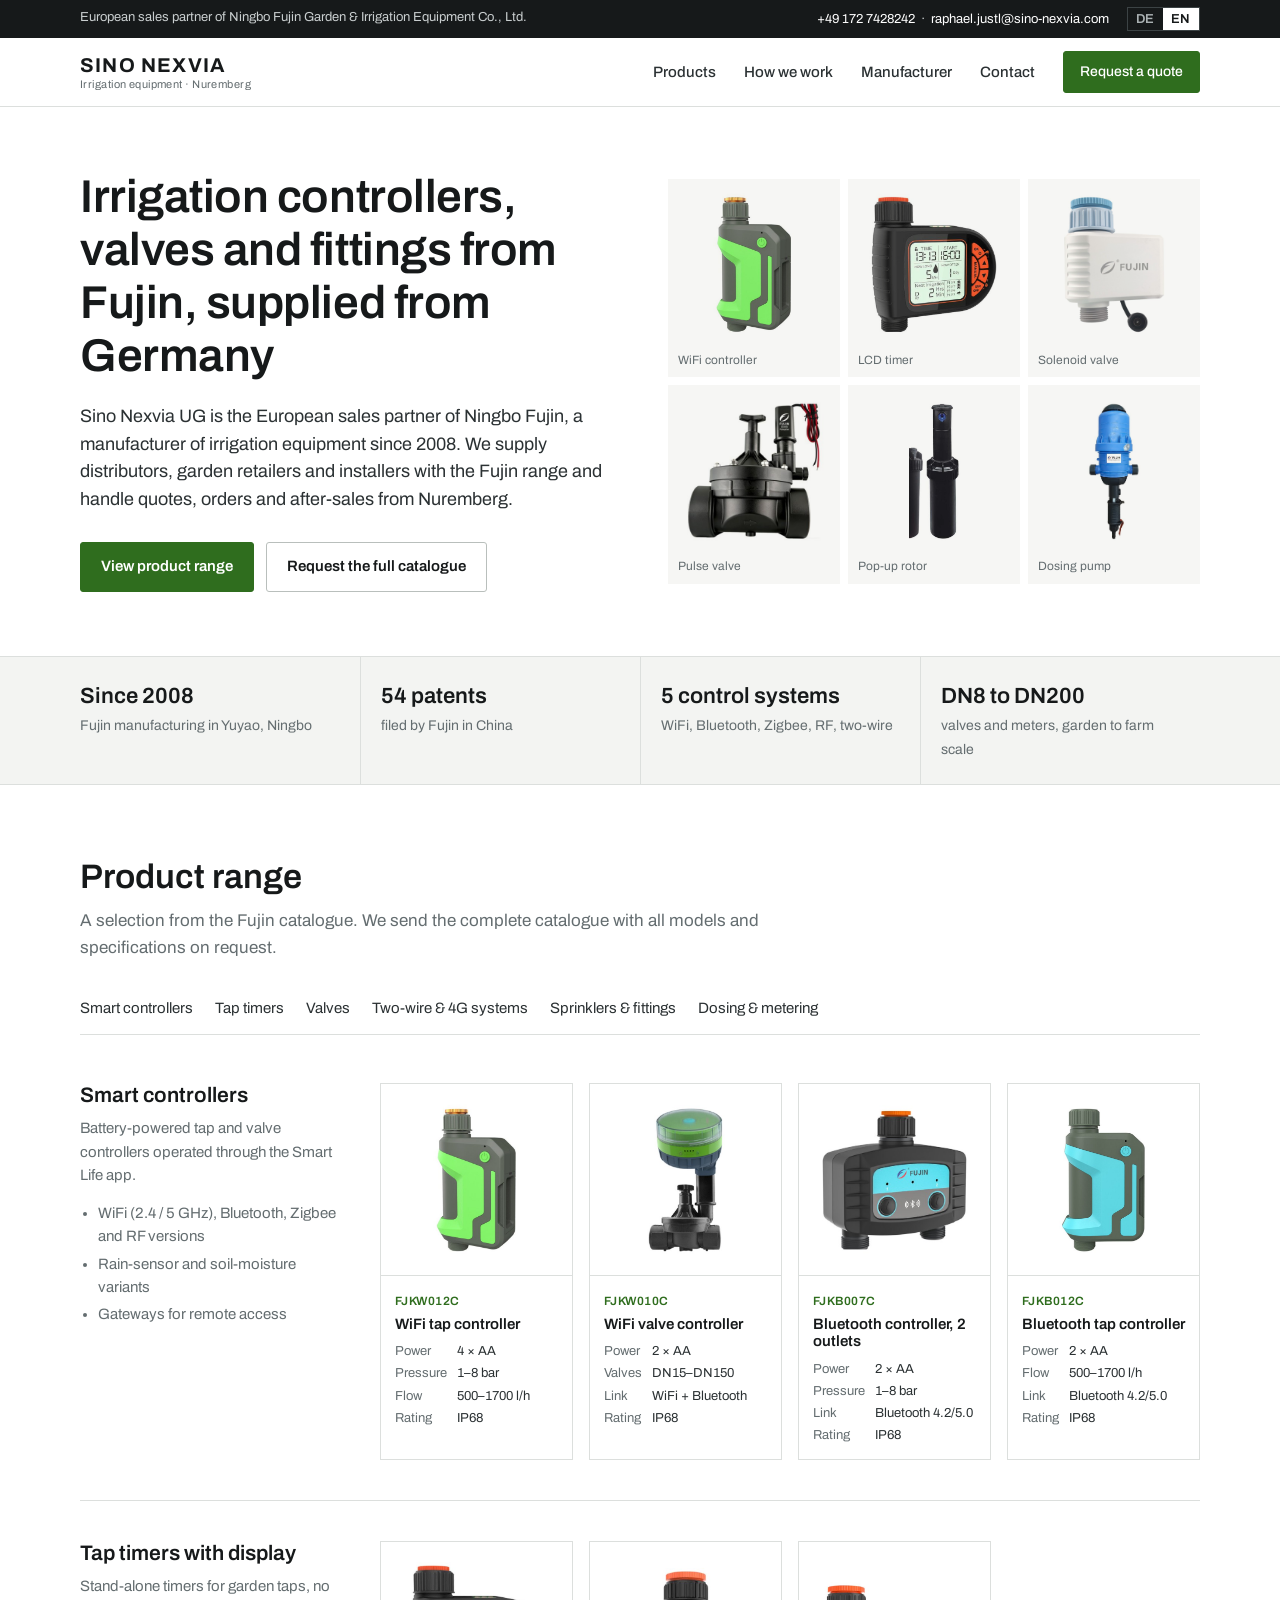
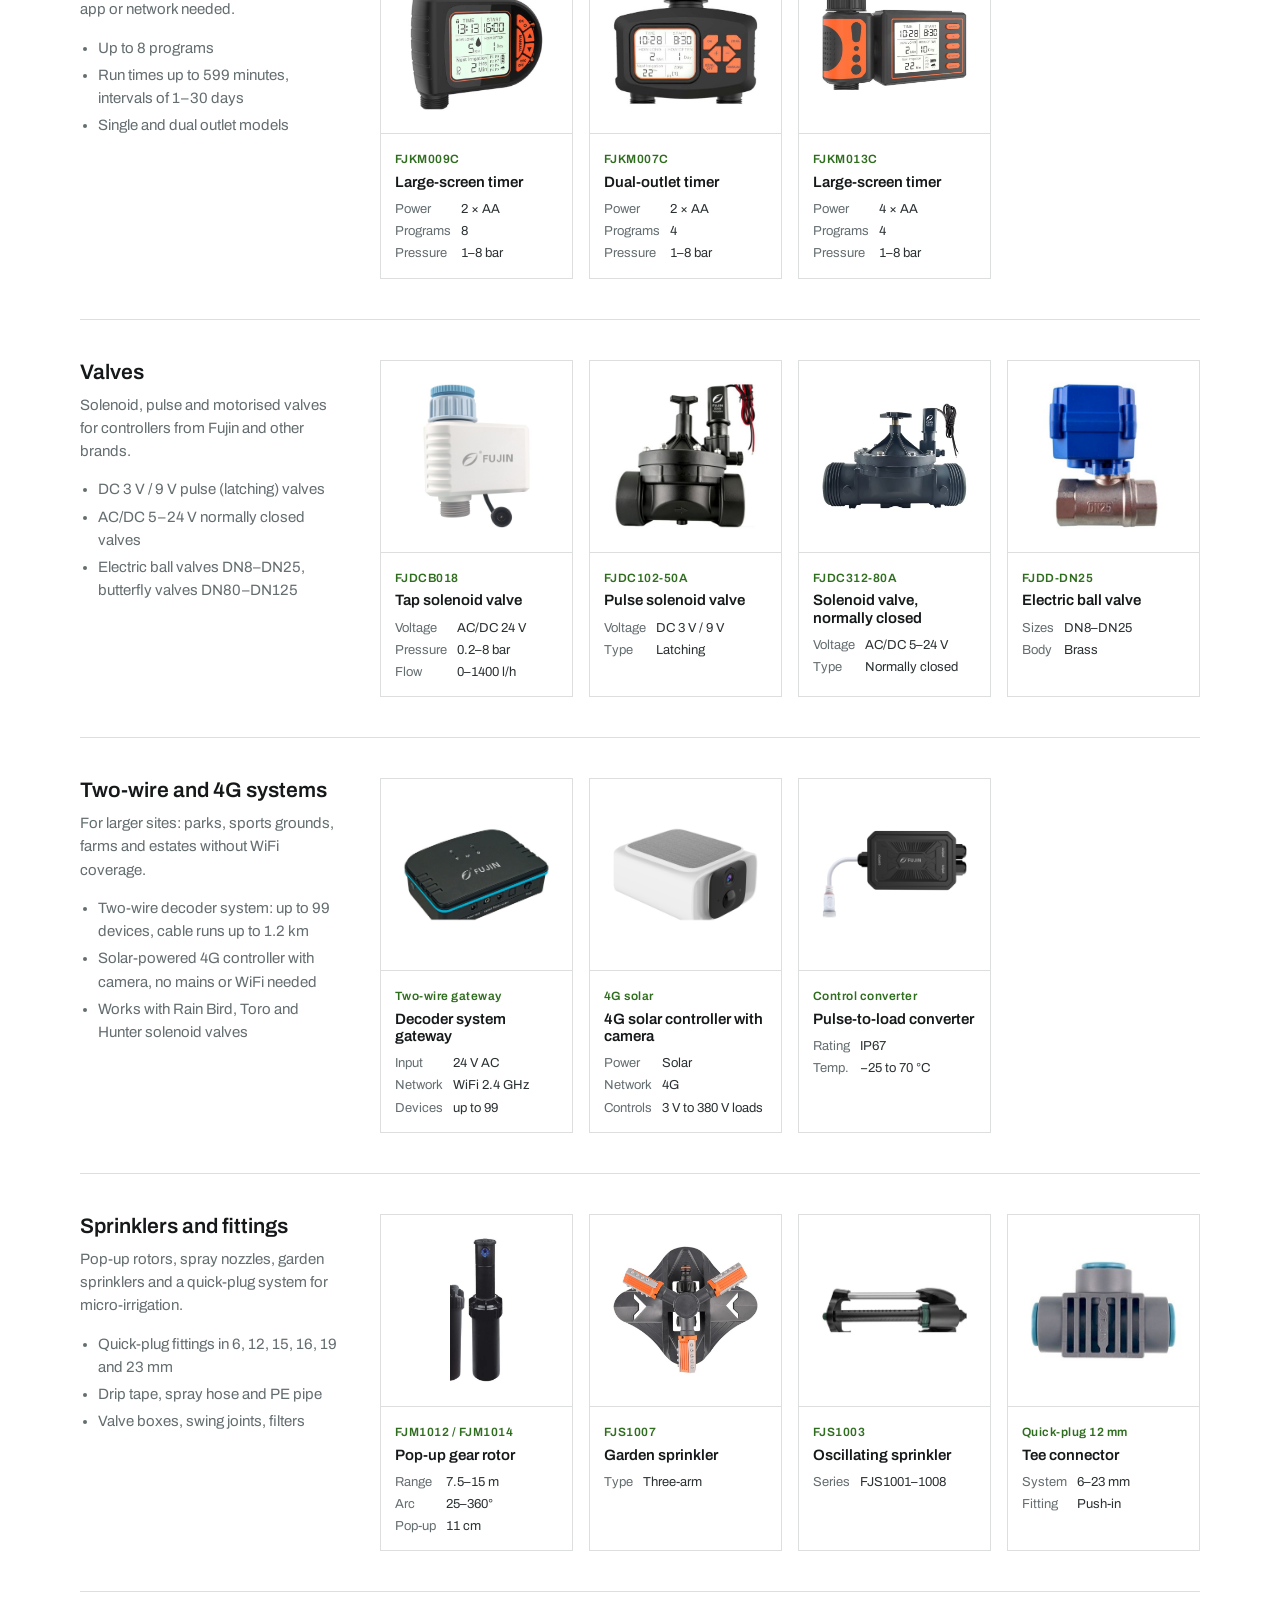
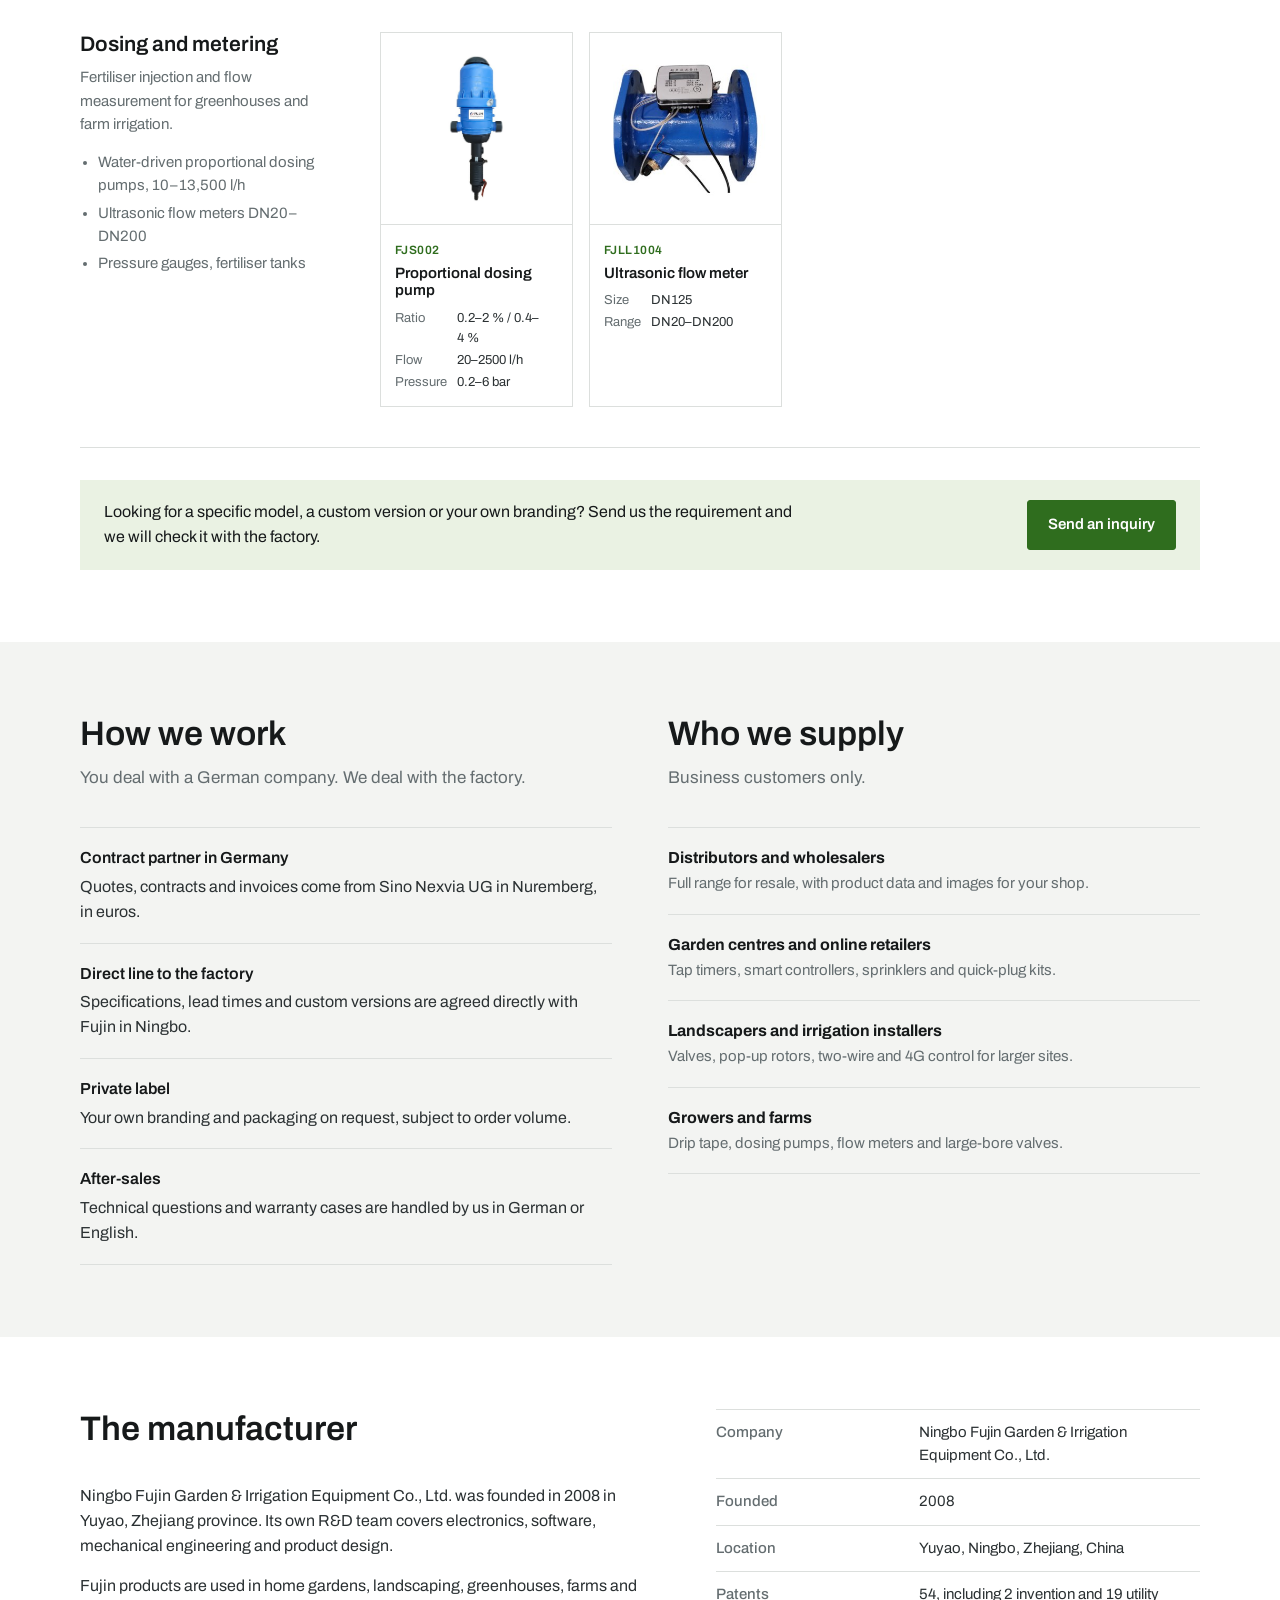
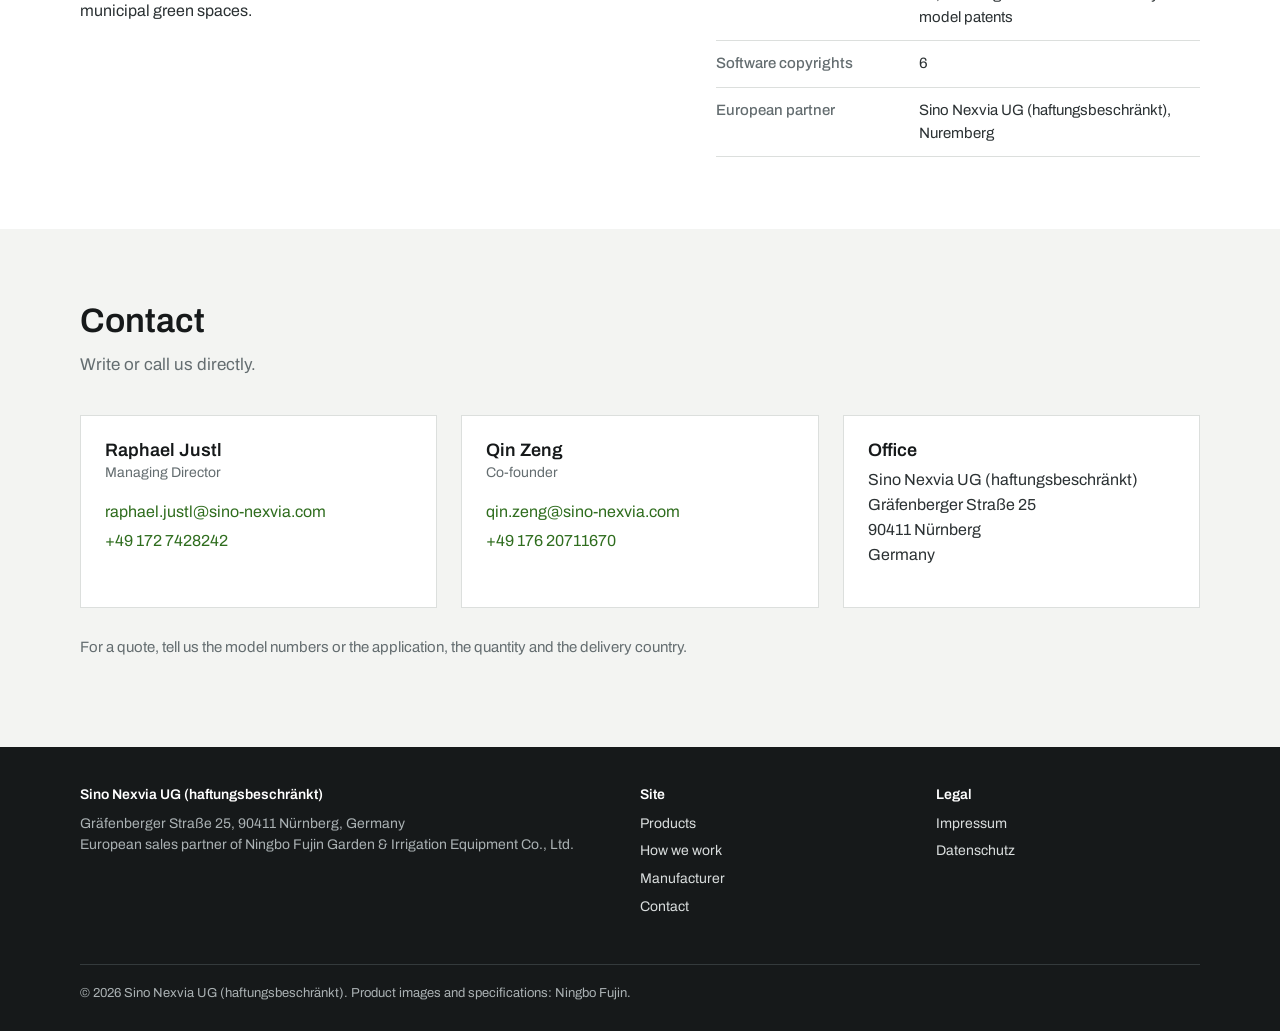
==== index.html @ 20356bba "Neue Website: Produktsortiment, deutsche Version, Impressum Co-Authored-By: Claude Opus 5.5 <noreply" ====
<!DOCTYPE html>
<html lang="en">
<head>
  <meta charset="UTF-8">
  <meta name="viewport" content="width=device-width, initial-scale=1">
  <title>Sino Nexvia | Fujin irrigation products for Europe</title>
  <meta name="description" content="Sino Nexvia UG in Nuremberg is the European sales partner of Ningbo Fujin Garden & Irrigation Equipment. Smart irrigation controllers, solenoid valves, sprinklers, quick-plug fittings and dosing equipment for distributors and installers.">
  <link rel="preload" href="fonts/archivo-400.woff2" as="font" type="font/woff2" crossorigin>
  <link rel="preload" href="fonts/archivo-600.woff2" as="font" type="font/woff2" crossorigin>
  <link rel="alternate" hreflang="en" href="https://sino-nexvia.com/">
  <link rel="alternate" hreflang="de" href="https://sino-nexvia.com/de.html">
  <link rel="stylesheet" href="style.css">
</head>
<body>

<div class="topbar">
  <div class="wrap">
    <span class="hide-sm">European sales partner of Ningbo Fujin Garden &amp; Irrigation Equipment Co., Ltd.</span>
    <span class="topbar-right">
      <span class="hide-sm"><a href="tel:+491727428242">+49 172 7428242</a> &nbsp;·&nbsp; <a href="mailto:raphael.justl@sino-nexvia.com">raphael.justl@sino-nexvia.com</a></span>
      <span class="lang"><a href="de.html" hreflang="de" lang="de">DE</a><span aria-current="true">EN</span></span>
    </span>
  </div>
</div>

<header class="header">
  <div class="wrap">
    <a class="logo" href="#top">
      <span class="logo-name">SINO NEXVIA</span>
      <span class="logo-sub">Irrigation equipment · Nuremberg</span>
    </a>
    <button class="nav-toggle" aria-expanded="false" aria-controls="nav">Menu</button>
    <nav class="nav" id="nav">
      <a href="#products">Products</a>
      <a href="#terms">How we work</a>
      <a href="#manufacturer">Manufacturer</a>
      <a href="#contact">Contact</a>
      <a class="button" href="mailto:raphael.justl@sino-nexvia.com?subject=Quote%20request">Request a quote</a>
    </nav>
  </div>
</header>

<main id="top">

  <section class="hero">
    <div class="wrap">
      <div>
        <h1>Irrigation controllers, valves and fittings from Fujin, supplied from Germany</h1>
        <p class="intro">
          Sino Nexvia UG is the European sales partner of Ningbo Fujin, a manufacturer of
          irrigation equipment since 2008. We supply distributors, garden retailers and
          installers with the Fujin range and handle quotes, orders and after-sales from Nuremberg.
        </p>
        <div class="actions">
          <a class="button" href="#products">View product range</a>
          <a class="button secondary" href="mailto:raphael.justl@sino-nexvia.com?subject=Fujin%20catalogue%20request">Request the full catalogue</a>
        </div>
      </div>
      <div class="hero-products">
        <figure><img src="img/products/wifi-fjkw012c.jpg" alt="Fujin WiFi tap controller FJKW012C" width="548" height="548"><figcaption>WiFi controller</figcaption></figure>
        <figure><img src="img/products/lcd-fjkm009c.jpg" alt="Fujin LCD irrigation timer FJKM009C" width="519" height="519"><figcaption>LCD timer</figcaption></figure>
        <figure><img src="img/products/solenoid-fjdcb018.jpg" alt="Fujin solenoid valve FJDCB018" width="800" height="800"><figcaption>Solenoid valve</figcaption></figure>
        <figure><img src="img/products/valve-fjdc102-50a.jpg" alt="Fujin pulse solenoid valve FJDC102-50A" width="402" height="402"><figcaption>Pulse valve</figcaption></figure>
        <figure><img src="img/products/popup-fjm1012.jpg" alt="Fujin pop-up gear sprinkler FJM1012" width="593" height="593"><figcaption>Pop-up rotor</figcaption></figure>
        <figure><img src="img/products/dosing-fjs002.jpg" alt="Fujin proportional dosing pump FJS002" width="730" height="730"><figcaption>Dosing pump</figcaption></figure>
      </div>
    </div>
  </section>

  <section class="figures" aria-label="Key figures">
    <div class="wrap">
      <ul>
        <li><strong>Since 2008</strong><span>Fujin manufacturing in Yuyao, Ningbo</span></li>
        <li><strong>54 patents</strong><span>filed by Fujin in China</span></li>
        <li><strong>5 control systems</strong><span>WiFi, Bluetooth, Zigbee, RF, two-wire</span></li>
        <li><strong>DN8 to DN200</strong><span>valves and meters, garden to farm scale</span></li>
      </ul>
    </div>
  </section>

  <section class="section" id="products">
    <div class="wrap">
      <div class="section-head">
        <h2>Product range</h2>
        <p>A selection from the Fujin catalogue. We send the complete catalogue
          with all models and specifications on request.</p>
      </div>

      <nav class="range-nav" aria-label="Product categories">
        <a href="#smart">Smart controllers</a>
        <a href="#timers">Tap timers</a>
        <a href="#valves">Valves</a>
        <a href="#systems">Two-wire &amp; 4G systems</a>
        <a href="#sprinklers">Sprinklers &amp; fittings</a>
        <a href="#dosing">Dosing &amp; metering</a>
      </nav>

      <div class="category" id="smart">
        <div class="desc">
          <h3>Smart controllers</h3>
          <p>Battery-powered tap and valve controllers operated through the Smart Life app.</p>
          <ul>
            <li>WiFi (2.4 / 5 GHz), Bluetooth, Zigbee and RF versions</li>
            <li>Rain-sensor and soil-moisture variants</li>
            <li>Gateways for remote access</li>
          </ul>
        </div>
        <div class="products">
          <article class="product">
            <img src="img/products/wifi-fjkw012c.jpg" alt="" loading="lazy" width="548" height="548">
            <div class="info">
              <span class="model">FJKW012C</span>
              <h4>WiFi tap controller</h4>
              <dl><dt>Power</dt><dd>4 × AA</dd><dt>Pressure</dt><dd>1–8 bar</dd><dt>Flow</dt><dd>500–1700 l/h</dd><dt>Rating</dt><dd>IP68</dd></dl>
            </div>
          </article>
          <article class="product">
            <img src="img/products/wifi-valve-fjkw010c.jpg" alt="" loading="lazy" width="517" height="517">
            <div class="info">
              <span class="model">FJKW010C</span>
              <h4>WiFi valve controller</h4>
              <dl><dt>Power</dt><dd>2 × AA</dd><dt>Valves</dt><dd>DN15–DN150</dd><dt>Link</dt><dd>WiFi + Bluetooth</dd><dt>Rating</dt><dd>IP68</dd></dl>
            </div>
          </article>
          <article class="product">
            <img src="img/products/bt-fjkb007c.jpg" alt="" loading="lazy" width="469" height="469">
            <div class="info">
              <span class="model">FJKB007C</span>
              <h4>Bluetooth controller, 2 outlets</h4>
              <dl><dt>Power</dt><dd>2 × AA</dd><dt>Pressure</dt><dd>1–8 bar</dd><dt>Link</dt><dd>Bluetooth 4.2/5.0</dd><dt>Rating</dt><dd>IP68</dd></dl>
            </div>
          </article>
          <article class="product">
            <img src="img/products/bt-fjkb012c.jpg" alt="" loading="lazy" width="636" height="636">
            <div class="info">
              <span class="model">FJKB012C</span>
              <h4>Bluetooth tap controller</h4>
              <dl><dt>Power</dt><dd>2 × AA</dd><dt>Flow</dt><dd>500–1700 l/h</dd><dt>Link</dt><dd>Bluetooth 4.2/5.0</dd><dt>Rating</dt><dd>IP68</dd></dl>
            </div>
          </article>
        </div>
      </div>

      <div class="category" id="timers">
        <div class="desc">
          <h3>Tap timers with display</h3>
          <p>Stand-alone timers for garden taps, no app or network needed.</p>
          <ul>
            <li>Up to 8 programs</li>
            <li>Run times up to 599 minutes, intervals of 1–30 days</li>
            <li>Single and dual outlet models</li>
          </ul>
        </div>
        <div class="products">
          <article class="product">
            <img src="img/products/lcd-fjkm009c.jpg" alt="" loading="lazy" width="519" height="519">
            <div class="info">
              <span class="model">FJKM009C</span>
              <h4>Large-screen timer</h4>
              <dl><dt>Power</dt><dd>2 × AA</dd><dt>Programs</dt><dd>8</dd><dt>Pressure</dt><dd>1–8 bar</dd></dl>
            </div>
          </article>
          <article class="product">
            <img src="img/products/lcd-fjkm007c.jpg" alt="" loading="lazy" width="467" height="467">
            <div class="info">
              <span class="model">FJKM007C</span>
              <h4>Dual-outlet timer</h4>
              <dl><dt>Power</dt><dd>2 × AA</dd><dt>Programs</dt><dd>4</dd><dt>Pressure</dt><dd>1–8 bar</dd></dl>
            </div>
          </article>
          <article class="product">
            <img src="img/products/lcd-fjkm013c.jpg" alt="" loading="lazy" width="611" height="611">
            <div class="info">
              <span class="model">FJKM013C</span>
              <h4>Large-screen timer</h4>
              <dl><dt>Power</dt><dd>4 × AA</dd><dt>Programs</dt><dd>4</dd><dt>Pressure</dt><dd>1–8 bar</dd></dl>
            </div>
          </article>
        </div>
      </div>

      <div class="category" id="valves">
        <div class="desc">
          <h3>Valves</h3>
          <p>Solenoid, pulse and motorised valves for controllers from Fujin and other brands.</p>
          <ul>
            <li>DC 3 V / 9 V pulse (latching) valves</li>
            <li>AC/DC 5–24 V normally closed valves</li>
            <li>Electric ball valves DN8–DN25, butterfly valves DN80–DN125</li>
          </ul>
        </div>
        <div class="products">
          <article class="product">
            <img src="img/products/solenoid-fjdcb018.jpg" alt="" loading="lazy" width="800" height="800">
            <div class="info">
              <span class="model">FJDCB018</span>
              <h4>Tap solenoid valve</h4>
              <dl><dt>Voltage</dt><dd>AC/DC 24 V</dd><dt>Pressure</dt><dd>0.2–8 bar</dd><dt>Flow</dt><dd>0–1400 l/h</dd></dl>
            </div>
          </article>
          <article class="product">
            <img src="img/products/valve-fjdc102-50a.jpg" alt="" loading="lazy" width="402" height="402">
            <div class="info">
              <span class="model">FJDC102-50A</span>
              <h4>Pulse solenoid valve</h4>
              <dl><dt>Voltage</dt><dd>DC 3 V / 9 V</dd><dt>Type</dt><dd>Latching</dd></dl>
            </div>
          </article>
          <article class="product">
            <img src="img/products/valve-fjdc312-80a.jpg" alt="" loading="lazy" width="613" height="613">
            <div class="info">
              <span class="model">FJDC312-80A</span>
              <h4>Solenoid valve, normally closed</h4>
              <dl><dt>Voltage</dt><dd>AC/DC 5–24 V</dd><dt>Type</dt><dd>Normally closed</dd></dl>
            </div>
          </article>
          <article class="product">
            <img src="img/products/ballvalve-fjdd-dn25.jpg" alt="" loading="lazy" width="386" height="386">
            <div class="info">
              <span class="model">FJDD-DN25</span>
              <h4>Electric ball valve</h4>
              <dl><dt>Sizes</dt><dd>DN8–DN25</dd><dt>Body</dt><dd>Brass</dd></dl>
            </div>
          </article>
        </div>
      </div>

      <div class="category" id="systems">
        <div class="desc">
          <h3>Two-wire and 4G systems</h3>
          <p>For larger sites: parks, sports grounds, farms and estates without WiFi coverage.</p>
          <ul>
            <li>Two-wire decoder system: up to 99 devices, cable runs up to 1.2 km</li>
            <li>Solar-powered 4G controller with camera, no mains or WiFi needed</li>
            <li>Works with Rain Bird, Toro and Hunter solenoid valves</li>
          </ul>
        </div>
        <div class="products">
          <article class="product">
            <img src="img/products/decoder-gateway.jpg" alt="" loading="lazy" width="742" height="742">
            <div class="info">
              <span class="model">Two-wire gateway</span>
              <h4>Decoder system gateway</h4>
              <dl><dt>Input</dt><dd>24 V AC</dd><dt>Network</dt><dd>WiFi 2.4 GHz</dd><dt>Devices</dt><dd>up to 99</dd></dl>
            </div>
          </article>
          <article class="product">
            <img src="img/products/solar-4g-controller.jpg" alt="" loading="lazy" width="800" height="800">
            <div class="info">
              <span class="model">4G solar</span>
              <h4>4G solar controller with camera</h4>
              <dl><dt>Power</dt><dd>Solar</dd><dt>Network</dt><dd>4G</dd><dt>Controls</dt><dd>3 V to 380 V loads</dd></dl>
            </div>
          </article>
          <article class="product">
            <img src="img/products/converter.jpg" alt="" loading="lazy" width="800" height="800">
            <div class="info">
              <span class="model">Control converter</span>
              <h4>Pulse-to-load converter</h4>
              <dl><dt>Rating</dt><dd>IP67</dd><dt>Temp.</dt><dd>−25 to 70 °C</dd></dl>
            </div>
          </article>
        </div>
      </div>

      <div class="category" id="sprinklers">
        <div class="desc">
          <h3>Sprinklers and fittings</h3>
          <p>Pop-up rotors, spray nozzles, garden sprinklers and a quick-plug system for micro-irrigation.</p>
          <ul>
            <li>Quick-plug fittings in 6, 12, 15, 16, 19 and 23 mm</li>
            <li>Drip tape, spray hose and PE pipe</li>
            <li>Valve boxes, swing joints, filters</li>
          </ul>
        </div>
        <div class="products">
          <article class="product">
            <img src="img/products/popup-fjm1012.jpg" alt="" loading="lazy" width="593" height="593">
            <div class="info">
              <span class="model">FJM1012 / FJM1014</span>
              <h4>Pop-up gear rotor</h4>
              <dl><dt>Range</dt><dd>7.5–15 m</dd><dt>Arc</dt><dd>25–360°</dd><dt>Pop-up</dt><dd>11 cm</dd></dl>
            </div>
          </article>
          <article class="product">
            <img src="img/products/sprinkler-fjs1007.jpg" alt="" loading="lazy" width="603" height="603">
            <div class="info">
              <span class="model">FJS1007</span>
              <h4>Garden sprinkler</h4>
              <dl><dt>Type</dt><dd>Three-arm</dd></dl>
            </div>
          </article>
          <article class="product">
            <img src="img/products/oscillating-fjs1003.jpg" alt="" loading="lazy" width="717" height="717">
            <div class="info">
              <span class="model">FJS1003</span>
              <h4>Oscillating sprinkler</h4>
              <dl><dt>Series</dt><dd>FJS1001–1008</dd></dl>
            </div>
          </article>
          <article class="product">
            <img src="img/products/fitting-12mm-tee.jpg" alt="" loading="lazy" width="342" height="342">
            <div class="info">
              <span class="model">Quick-plug 12 mm</span>
              <h4>Tee connector</h4>
              <dl><dt>System</dt><dd>6–23 mm</dd><dt>Fitting</dt><dd>Push-in</dd></dl>
            </div>
          </article>
        </div>
      </div>

      <div class="category" id="dosing">
        <div class="desc">
          <h3>Dosing and metering</h3>
          <p>Fertiliser injection and flow measurement for greenhouses and farm irrigation.</p>
          <ul>
            <li>Water-driven proportional dosing pumps, 10–13,500 l/h</li>
            <li>Ultrasonic flow meters DN20–DN200</li>
            <li>Pressure gauges, fertiliser tanks</li>
          </ul>
        </div>
        <div class="products">
          <article class="product">
            <img src="img/products/dosing-fjs002.jpg" alt="" loading="lazy" width="730" height="730">
            <div class="info">
              <span class="model">FJS002</span>
              <h4>Proportional dosing pump</h4>
              <dl><dt>Ratio</dt><dd>0.2–2&nbsp;% / 0.4–4&nbsp;%</dd><dt>Flow</dt><dd>20–2500 l/h</dd><dt>Pressure</dt><dd>0.2–6 bar</dd></dl>
            </div>
          </article>
          <article class="product">
            <img src="img/products/flowmeter-fjll1004.jpg" alt="" loading="lazy" width="306" height="306">
            <div class="info">
              <span class="model">FJLL1004</span>
              <h4>Ultrasonic flow meter</h4>
              <dl><dt>Size</dt><dd>DN125</dd><dt>Range</dt><dd>DN20–DN200</dd></dl>
            </div>
          </article>
        </div>
      </div>

      <div class="range-note">
        <p>Looking for a specific model, a custom version or your own branding? Send us the
          requirement and we will check it with the factory.</p>
        <a class="button" href="mailto:raphael.justl@sino-nexvia.com?subject=Product%20inquiry">Send an inquiry</a>
      </div>
    </div>
  </section>

  <section class="section alt" id="terms">
    <div class="wrap columns">
      <div>
        <div class="section-head">
          <h2>How we work</h2>
          <p>You deal with a German company. We deal with the factory.</p>
        </div>
        <dl class="terms">
          <div>
            <dt>Contract partner in Germany</dt>
            <dd>Quotes, contracts and invoices come from Sino Nexvia UG in Nuremberg, in euros.</dd>
          </div>
          <div>
            <dt>Direct line to the factory</dt>
            <dd>Specifications, lead times and custom versions are agreed directly with Fujin in Ningbo.</dd>
          </div>
          <div>
            <dt>Private label</dt>
            <dd>Your own branding and packaging on request, subject to order volume.</dd>
          </div>
          <div>
            <dt>After-sales</dt>
            <dd>Technical questions and warranty cases are handled by us in German or English.</dd>
          </div>
        </dl>
      </div>
      <div>
        <div class="section-head">
          <h2>Who we supply</h2>
          <p>Business customers only.</p>
        </div>
        <ul class="customers">
          <li><strong>Distributors and wholesalers</strong><span>Full range for resale, with product data and images for your shop.</span></li>
          <li><strong>Garden centres and online retailers</strong><span>Tap timers, smart controllers, sprinklers and quick-plug kits.</span></li>
          <li><strong>Landscapers and irrigation installers</strong><span>Valves, pop-up rotors, two-wire and 4G control for larger sites.</span></li>
          <li><strong>Growers and farms</strong><span>Drip tape, dosing pumps, flow meters and large-bore valves.</span></li>
        </ul>
      </div>
    </div>
  </section>

  <section class="section" id="manufacturer">
    <div class="wrap maker">
      <div>
        <div class="section-head">
          <h2>The manufacturer</h2>
        </div>
        <p>Ningbo Fujin Garden &amp; Irrigation Equipment Co., Ltd. was founded in 2008 in Yuyao,
          Zhejiang province. Its own R&amp;D team covers electronics, software, mechanical
          engineering and product design.</p>
        <p>Fujin products are used in home gardens, landscaping, greenhouses, farms and
          municipal green spaces.</p>
      </div>
      <table>
        <tr><th scope="row">Company</th><td>Ningbo Fujin Garden &amp; Irrigation Equipment Co., Ltd.</td></tr>
        <tr><th scope="row">Founded</th><td>2008</td></tr>
        <tr><th scope="row">Location</th><td>Yuyao, Ningbo, Zhejiang, China</td></tr>
        <tr><th scope="row">Patents</th><td>54, including 2 invention and 19 utility model patents</td></tr>
        <tr><th scope="row">Software copyrights</th><td>6</td></tr>
        <tr><th scope="row">European partner</th><td>Sino Nexvia UG (haftungsbeschränkt), Nuremberg</td></tr>
      </table>
    </div>
  </section>

  <section class="section alt" id="contact">
    <div class="wrap">
      <div class="section-head">
        <h2>Contact</h2>
        <p>Write or call us directly.</p>
      </div>
      <div class="contact">
        <div class="person">
          <h3>Raphael Justl</h3>
          <p class="role">Managing Director</p>
          <a href="mailto:raphael.justl@sino-nexvia.com">raphael.justl@sino-nexvia.com</a>
          <a href="tel:+491727428242">+49 172 7428242</a>
        </div>
        <div class="person">
          <h3>Qin Zeng</h3>
          <p class="role">Co-founder</p>
          <a href="mailto:qin.zeng@sino-nexvia.com">qin.zeng@sino-nexvia.com</a>
          <a href="tel:+4917620711670">+49 176 20711670</a>
        </div>
        <div class="office">
          <h3>Office</h3>
          <address>
            Sino Nexvia UG (haftungsbeschränkt)<br>
            Gräfenberger Straße 25<br>
            90411 Nürnberg<br>
            Germany
          </address>
        </div>
      </div>
      <p class="inquiry-hint">For a quote, tell us the model numbers or the application, the quantity
        and the delivery country.</p>
    </div>
  </section>

</main>

<footer class="footer">
  <div class="wrap">
    <div>
      <h4>Sino Nexvia UG (haftungsbeschränkt)</h4>
      <p>Gräfenberger Straße 25, 90411 Nürnberg, Germany<br>
        European sales partner of Ningbo Fujin Garden &amp; Irrigation Equipment Co., Ltd.</p>
    </div>
    <div>
      <h4>Site</h4>
      <a href="#products">Products</a>
      <a href="#terms">How we work</a>
      <a href="#manufacturer">Manufacturer</a>
      <a href="#contact">Contact</a>
    </div>
    <div>
      <h4>Legal</h4>
      <a href="impressum.html">Impressum</a>
      <a href="datenschutz.html">Datenschutz</a>
    </div>
    <div class="legal">© <span id="year">2026</span> Sino Nexvia UG (haftungsbeschränkt). Product images and specifications: Ningbo Fujin.</div>
  </div>
</footer>

<script>
  document.getElementById('year').textContent = new Date().getFullYear();
  var toggle = document.querySelector('.nav-toggle');
  var nav = document.getElementById('nav');
  toggle.addEventListener('click', function () {
    var open = nav.classList.toggle('open');
    toggle.setAttribute('aria-expanded', open);
  });
  nav.addEventListener('click', function (e) {
    if (e.target.tagName === 'A') { nav.classList.remove('open'); toggle.setAttribute('aria-expanded', 'false'); }
  });
</script>
</body>
</html>
---- style.css ----
/* Sino Nexvia — site styles
   Fonts are self-hosted (no requests to third parties). */

@font-face { font-family: "Archivo"; font-weight: 400; font-display: swap; src: url("fonts/archivo-400.woff2") format("woff2"); }
@font-face { font-family: "Archivo"; font-weight: 500; font-display: swap; src: url("fonts/archivo-500.woff2") format("woff2"); }
@font-face { font-family: "Archivo"; font-weight: 600; font-display: swap; src: url("fonts/archivo-600.woff2") format("woff2"); }
@font-face { font-family: "Archivo"; font-weight: 700; font-display: swap; src: url("fonts/archivo-700.woff2") format("woff2"); }

:root {
  --ink: #16191a;
  --text: #2b3133;
  --muted: #646d70;
  --line: #dcdfdd;
  --bg: #ffffff;
  --bg-alt: #f3f4f2;
  --tile: #f6f6f4;
  --green: #2f6d1e;
  --green-dark: #24551a;
  --green-tint: #eaf2e3;

  --maxw: 1200px;
  --pad: clamp(16px, 4vw, 40px);
  --font: "Archivo", "Helvetica Neue", Arial, sans-serif;
}

* { box-sizing: border-box; }
html { -webkit-text-size-adjust: 100%; }
body {
  margin: 0;
  font-family: var(--font);
  font-size: 16px;
  line-height: 1.55;
  color: var(--text);
  background: var(--bg);
}
img { max-width: 100%; height: auto; display: block; }
a { color: var(--green); }
a:hover { color: var(--green-dark); }
h1, h2, h3, h4 { color: var(--ink); margin: 0; line-height: 1.15; font-weight: 600; }
p { margin: 0 0 1em; }

.wrap { max-width: var(--maxw); margin: 0 auto; padding: 0 var(--pad); }

/* ---------- Top bar ---------- */
.topbar {
  background: var(--ink);
  color: #c9cecf;
  font-size: 13px;
}
.topbar .wrap {
  display: flex; justify-content: space-between; gap: 16px;
  padding-top: 7px; padding-bottom: 7px;
}
.topbar a { color: #fff; text-decoration: none; }
.topbar a:hover { text-decoration: underline; color: #fff; }
.topbar-right { display: flex; align-items: center; gap: 18px; margin-left: auto; }
.lang { display: flex; border: 1px solid #3c4345; }
.lang a, .lang span { padding: 1px 8px; font-weight: 600; letter-spacing: 0.04em; }
.lang a { color: #aab1b3; }
.lang a:hover { color: #fff; text-decoration: none; background: #2a3032; }
.lang [aria-current] { background: #fff; color: var(--ink); }
@media (max-width: 700px) { .topbar .hide-sm { display: none; } }

/* ---------- Header ---------- */
.header {
  position: sticky; top: 0; z-index: 20;
  background: #fff;
  border-bottom: 1px solid var(--line);
}
.header .wrap {
  display: flex; align-items: center; justify-content: space-between;
  height: 68px; gap: 24px;
}
.logo {
  display: flex; flex-direction: column; text-decoration: none; line-height: 1;
}
.logo-name { font-weight: 700; font-size: 20px; letter-spacing: 0.06em; color: var(--ink); }
.logo-sub { font-size: 11px; letter-spacing: 0.04em; color: var(--muted); margin-top: 4px; }
.nav { display: flex; align-items: center; gap: 28px; }
.nav a { color: var(--text); text-decoration: none; font-size: 15px; font-weight: 500; }
.nav a:hover { color: var(--green); }
.nav .button { color: #fff; }
.nav-toggle { display: none; }

@media (max-width: 860px) {
  .nav { display: none; }
  .nav.open {
    display: flex; flex-direction: column; align-items: stretch; gap: 0;
    position: absolute; left: 0; right: 0; top: 68px;
    background: #fff; border-bottom: 1px solid var(--line);
    padding: 8px var(--pad) 16px;
  }
  .nav.open a { padding: 12px 0; border-bottom: 1px solid var(--line); }
  .nav.open .button { margin-top: 12px; text-align: center; border: 0; }
  .nav-toggle {
    display: block; background: none; border: 1px solid var(--line);
    font: inherit; font-size: 14px; padding: 8px 12px; cursor: pointer; color: var(--ink);
  }
}

/* ---------- Buttons ---------- */
.button {
  display: inline-block;
  background: var(--green);
  color: #fff;
  text-decoration: none;
  font-weight: 600;
  font-size: 15px;
  padding: 12px 20px;
  border-radius: 3px;
  border: 1px solid var(--green);
}
.button:hover { background: var(--green-dark); border-color: var(--green-dark); color: #fff; }
.button.secondary { background: #fff; color: var(--ink); border-color: #b9bfbc; }
.button.secondary:hover { border-color: var(--ink); color: var(--ink); }
.nav .button { padding: 9px 16px; font-size: 14px; }

/* ---------- Hero ---------- */
.hero { border-bottom: 1px solid var(--line); }
.hero .wrap {
  display: grid; grid-template-columns: 1fr 1fr; gap: 56px; align-items: center;
  padding-top: 64px; padding-bottom: 64px;
}
.hero h1 { font-size: clamp(30px, 4.2vw, 46px); letter-spacing: -0.01em; margin-bottom: 20px; }
.hero p.intro { font-size: 18px; color: var(--text); max-width: 34em; margin-bottom: 28px; }
.hero .actions { display: flex; flex-wrap: wrap; gap: 12px; }
.hero-products {
  display: grid; grid-template-columns: repeat(3, 1fr); gap: 8px;
}
.hero-products figure { margin: 0; background: var(--tile); }
.hero-products img { width: 100%; aspect-ratio: 1; object-fit: contain; mix-blend-mode: multiply; padding: 6%; }
.hero-products figcaption { font-size: 12px; color: var(--muted); padding: 0 10px 8px; }
@media (max-width: 900px) {
  .hero .wrap { grid-template-columns: 1fr; gap: 36px; padding-top: 40px; padding-bottom: 40px; }
}

/* ---------- Key figures ---------- */
.figures { background: var(--bg-alt); border-bottom: 1px solid var(--line); }
.figures ul {
  list-style: none; margin: 0; padding: 0;
  display: grid; grid-template-columns: repeat(4, 1fr);
}
.figures li { padding: 22px 20px 22px 0; }
.figures li + li { padding-left: 20px; border-left: 1px solid var(--line); }
.figures strong { display: block; font-size: 22px; color: var(--ink); font-weight: 600; }
.figures span { font-size: 14px; color: var(--muted); }
@media (max-width: 760px) {
  .figures ul { grid-template-columns: 1fr 1fr; }
  .figures li, .figures li + li { padding: 16px 12px; border-left: 0; }
  .figures li:nth-child(even) { border-left: 1px solid var(--line); }
  .figures li:nth-child(n+3) { border-top: 1px solid var(--line); }
}

/* ---------- Sections ---------- */
.section { padding: 72px 0; }
.section.alt { background: var(--bg-alt); }
.section-head { max-width: 46em; margin-bottom: 36px; }
.section-head h2 { font-size: clamp(26px, 3vw, 34px); margin-bottom: 12px; }
.section-head p { color: var(--muted); font-size: 17px; margin: 0; }
@media (max-width: 700px) { .section { padding: 48px 0; } }

/* ---------- Product range ---------- */
.range-nav {
  display: flex; flex-wrap: wrap; gap: 6px 22px;
  border-bottom: 1px solid var(--line); padding-bottom: 14px; margin-bottom: 8px;
  font-size: 15px;
}
.range-nav a { color: var(--text); text-decoration: none; }
.range-nav a:hover { color: var(--green); text-decoration: underline; }

.category {
  display: grid; grid-template-columns: 260px 1fr; gap: 40px;
  padding: 40px 0; border-bottom: 1px solid var(--line);
  scroll-margin-top: 90px;
}
.category:last-child { border-bottom: 0; }
.category h3 { font-size: 21px; margin-bottom: 10px; }
.category .desc { color: var(--muted); font-size: 15px; }
.category .desc ul { padding-left: 18px; margin: 12px 0 0; }
.category .desc li { margin-bottom: 4px; }
@media (max-width: 900px) {
  .category { grid-template-columns: 1fr; gap: 20px; }
}

.products {
  display: grid; grid-template-columns: repeat(auto-fill, minmax(190px, 1fr)); gap: 16px;
}
.product { border: 1px solid var(--line); background: #fff; display: flex; flex-direction: column; }
.product img { width: 100%; aspect-ratio: 1; object-fit: contain; padding: 8%; background: #fff; }
.product .info { padding: 12px 14px 14px; border-top: 1px solid var(--line); flex: 1; }
.product .model { font-size: 12px; font-weight: 600; letter-spacing: 0.04em; color: var(--green); }
.product h4 { font-size: 15px; font-weight: 600; margin: 3px 0 8px; }
.product dl { margin: 0; font-size: 13px; display: grid; grid-template-columns: auto 1fr; gap: 2px 10px; }
.product dt { color: var(--muted); }
.product dd { margin: 0; color: var(--text); font-variant-numeric: tabular-nums; }
@media (max-width: 480px) {
  .products { grid-template-columns: 1fr 1fr; gap: 10px; }
  .product .info { padding: 10px; }
  .product dl { grid-template-columns: 1fr; }
  .product dt { margin-top: 4px; }
}

.range-note {
  margin-top: 32px; padding: 20px 24px; background: var(--green-tint);
  display: flex; flex-wrap: wrap; align-items: center; justify-content: space-between; gap: 16px;
}
.range-note p { margin: 0; color: var(--ink); max-width: 44em; }

/* ---------- Two-column text blocks ---------- */
.columns { display: grid; grid-template-columns: 1fr 1fr; gap: 56px; }
@media (max-width: 860px) { .columns { grid-template-columns: 1fr; gap: 32px; } }

.terms { margin: 0; }
.terms div { padding: 18px 0; border-top: 1px solid var(--line); }
.terms div:last-child { border-bottom: 1px solid var(--line); }
.terms dt { font-weight: 600; color: var(--ink); margin-bottom: 4px; }
.terms dd { margin: 0; color: var(--text); }

.customers { list-style: none; margin: 0; padding: 0; }
.customers li { padding: 18px 0; border-top: 1px solid var(--line); }
.customers li:last-child { border-bottom: 1px solid var(--line); }
.customers strong { display: block; color: var(--ink); }
.customers span { color: var(--muted); font-size: 15px; }

/* ---------- Manufacturer ---------- */
.maker { display: grid; grid-template-columns: 1.2fr 1fr; gap: 56px; align-items: start; }
.maker table { width: 100%; border-collapse: collapse; font-size: 15px; }
.maker th, .maker td { text-align: left; padding: 11px 0; border-top: 1px solid var(--line); vertical-align: top; }
.maker tr:last-child th, .maker tr:last-child td { border-bottom: 1px solid var(--line); }
.maker th { font-weight: 500; color: var(--muted); width: 42%; padding-right: 16px; }
@media (max-width: 860px) { .maker { grid-template-columns: 1fr; gap: 32px; } }

/* ---------- Contact ---------- */
.contact { display: grid; grid-template-columns: 1fr 1fr 1fr; gap: 24px; }
.person, .office { border: 1px solid var(--line); background: #fff; padding: 24px; }
.person h3, .office h3 { font-size: 18px; margin-bottom: 2px; }
.person .role { color: var(--muted); font-size: 14px; margin-bottom: 16px; }
.person a, .office a { display: block; text-decoration: none; margin-bottom: 4px; word-break: break-word; }
.office address { font-style: normal; margin: 8px 0 16px; }
@media (max-width: 900px) { .contact { grid-template-columns: 1fr; } }

.inquiry-hint { margin-top: 28px; font-size: 15px; color: var(--muted); max-width: 52em; }

/* ---------- Footer ---------- */
.footer { background: var(--ink); color: #aab1b3; font-size: 14px; padding: 40px 0 28px; }
.footer .wrap { display: grid; grid-template-columns: 2fr 1fr 1fr; gap: 32px; }
.footer h4 { color: #fff; font-size: 14px; margin-bottom: 10px; }
.footer a { color: #d9dddd; text-decoration: none; display: block; margin-bottom: 6px; }
.footer a:hover { color: #fff; text-decoration: underline; }
.footer .legal { grid-column: 1 / -1; border-top: 1px solid #343a3c; padding-top: 18px; margin-top: 8px; font-size: 13px; }
@media (max-width: 760px) { .footer .wrap { grid-template-columns: 1fr; } }

/* ---------- Legal pages ---------- */
.legal-page { padding: 56px 0 72px; }
.legal-page .wrap { max-width: 820px; }
.legal-page h1 { font-size: 34px; margin-bottom: 28px; }
.legal-page h2 { font-size: 19px; margin: 32px 0 10px; }
.legal-page .todo { background: #fff3c4; padding: 0 4px; }
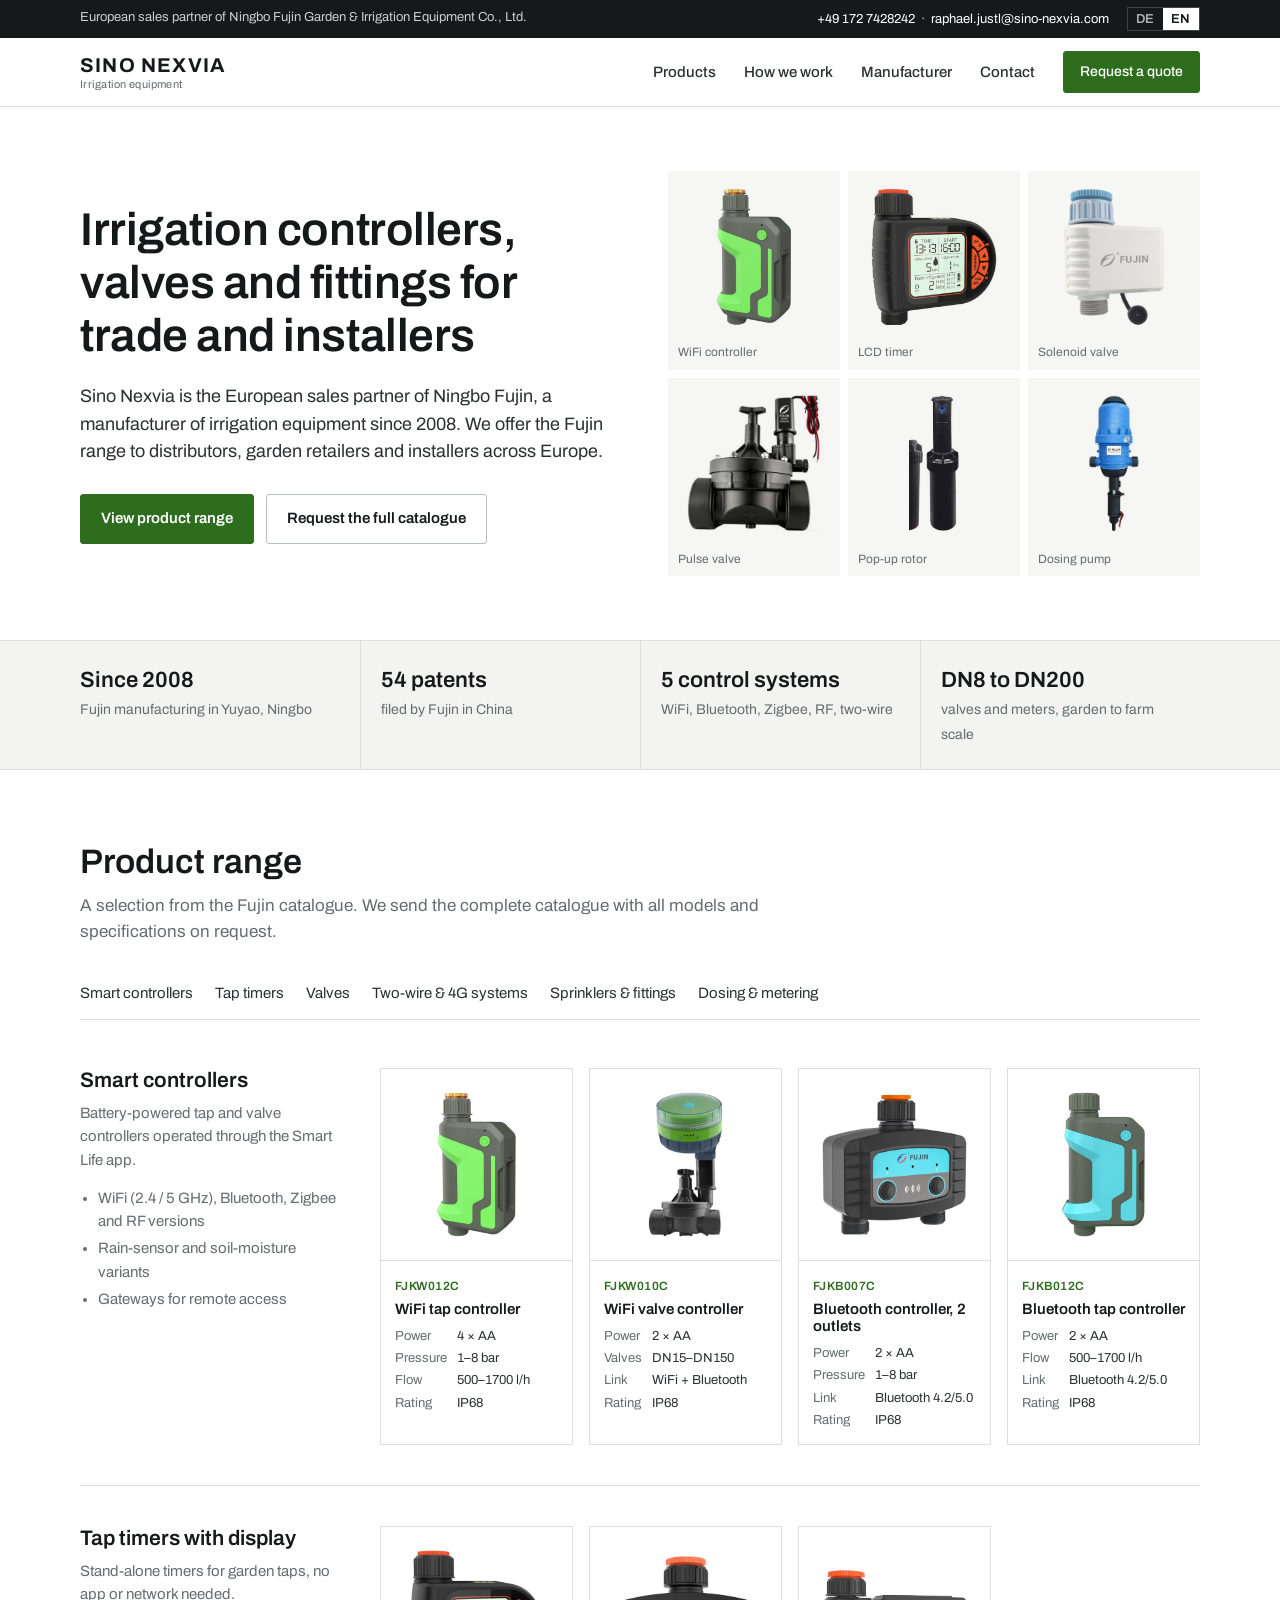
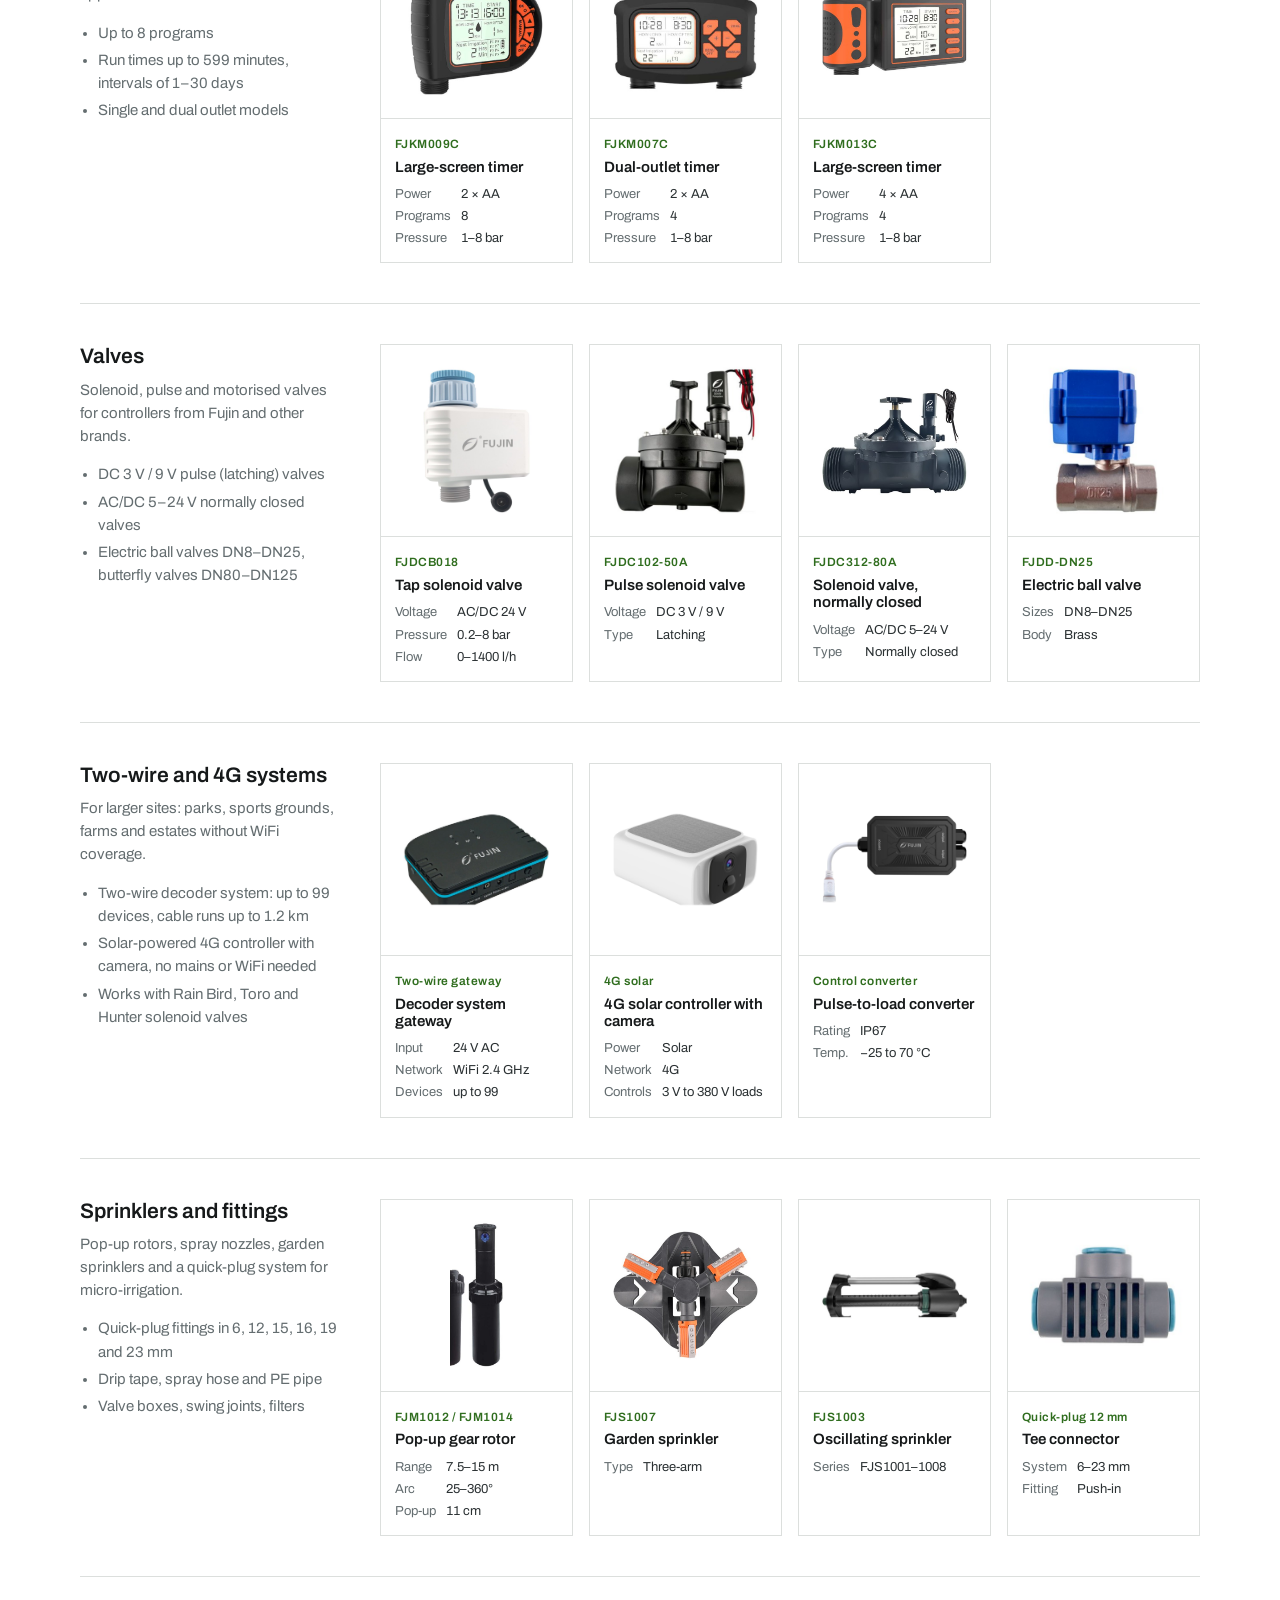
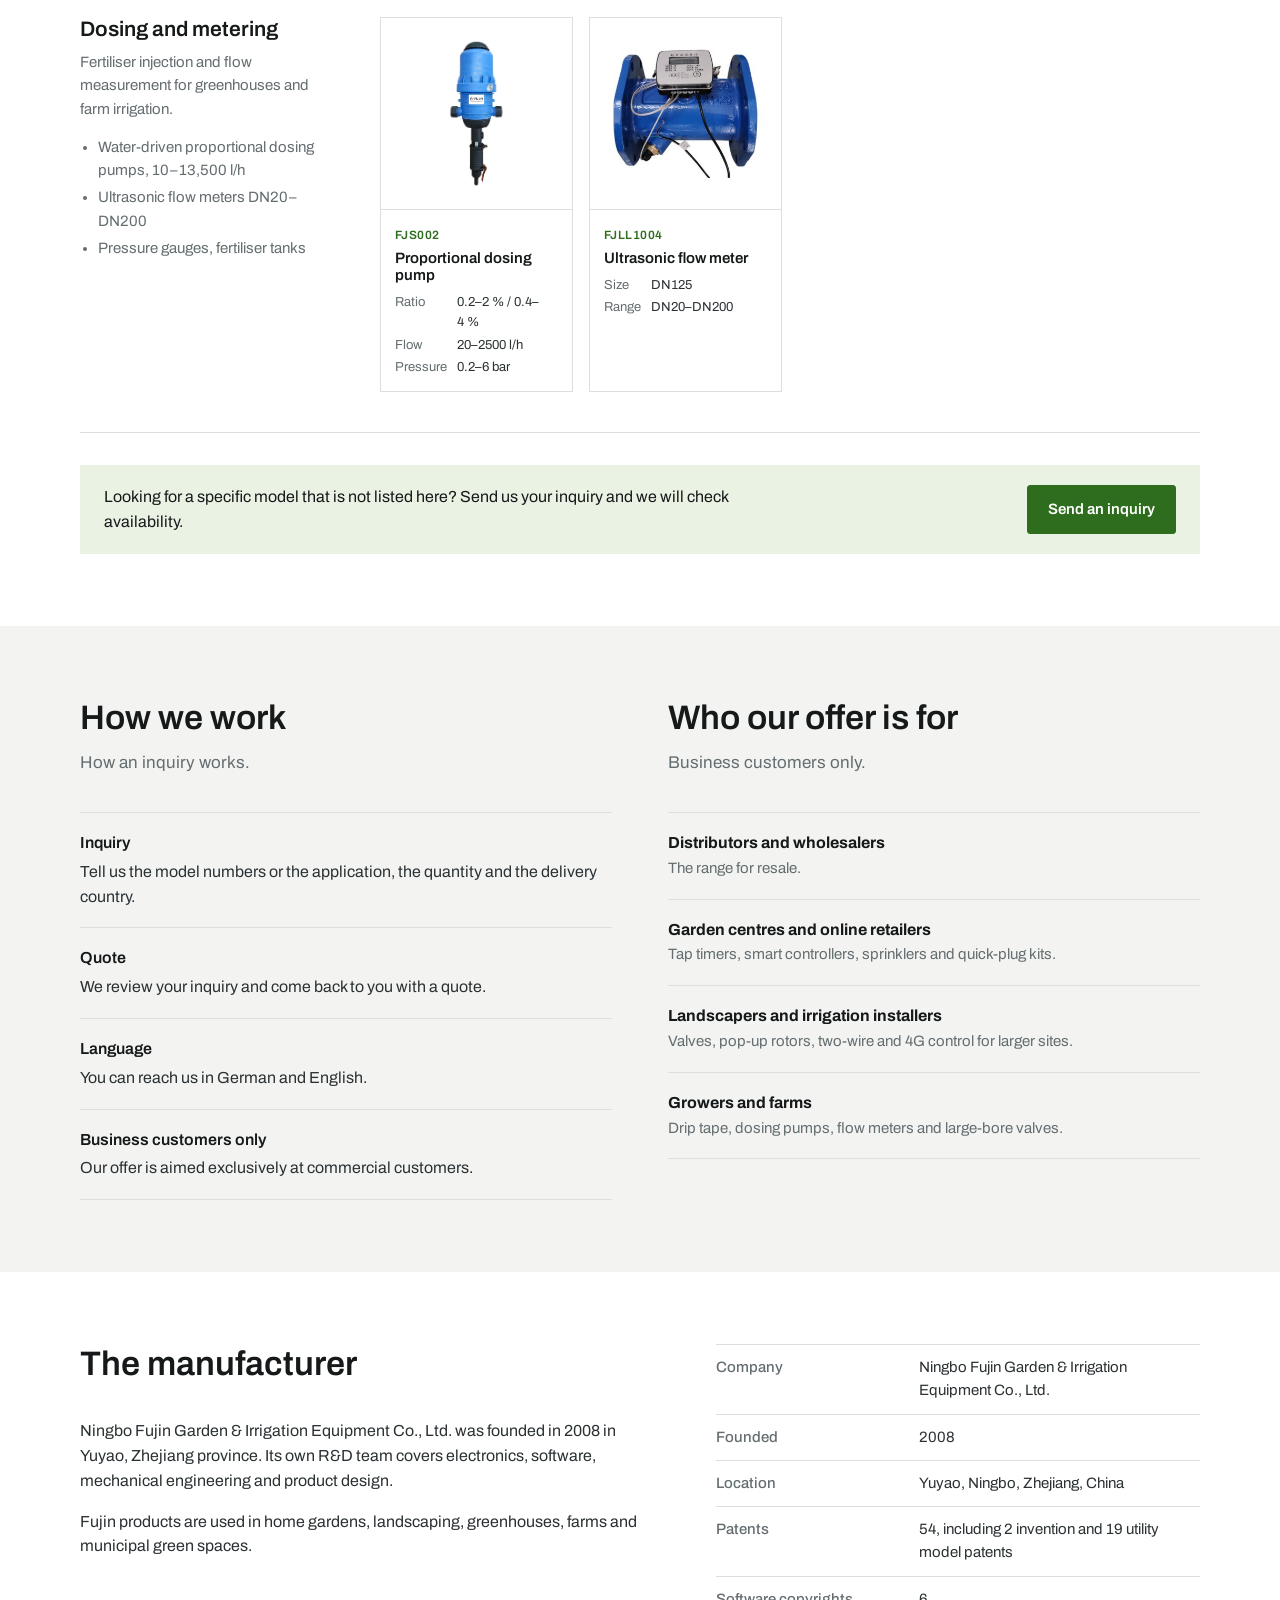
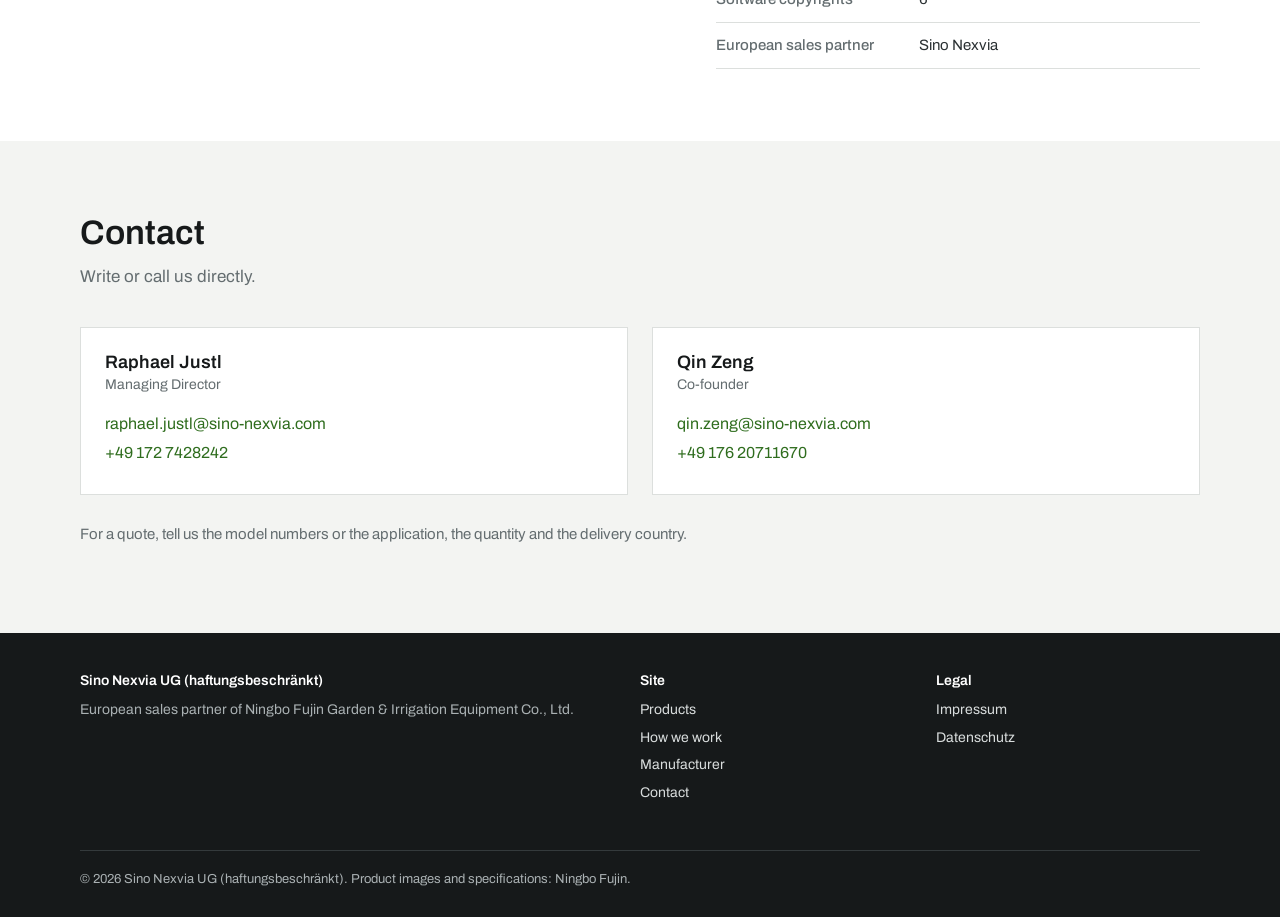
==== commit e6036761: "Website bereinigt: kein Nürnberg mehr außer im Impressum/Datenschutz - Fujin weiterhin als Vertriebs" ====
--- a/index.html
+++ b/index.html
@@ -3,8 +3,8 @@
 <head>
   <meta charset="UTF-8">
   <meta name="viewport" content="width=device-width, initial-scale=1">
-  <title>Sino Nexvia | Fujin irrigation products for Europe</title>
-  <meta name="description" content="Sino Nexvia UG in Nuremberg is the European sales partner of Ningbo Fujin Garden & Irrigation Equipment. Smart irrigation controllers, solenoid valves, sprinklers, quick-plug fittings and dosing equipment for distributors and installers.">
+  <title>Sino Nexvia | Irrigation equipment for business customers in Europe</title>
+  <meta name="description" content="Sino Nexvia is the European sales partner of Ningbo Fujin Garden & Irrigation Equipment. Irrigation equipment for business customers in Europe: smart irrigation controllers, solenoid valves, sprinklers, quick-plug fittings and dosing equipment for distributors and installers.">
   <link rel="preload" href="fonts/archivo-400.woff2" as="font" type="font/woff2" crossorigin>
   <link rel="preload" href="fonts/archivo-600.woff2" as="font" type="font/woff2" crossorigin>
   <link rel="alternate" hreflang="en" href="https://sino-nexvia.com/">
@@ -27,7 +27,7 @@
   <div class="wrap">
     <a class="logo" href="#top">
       <span class="logo-name">SINO NEXVIA</span>
-      <span class="logo-sub">Irrigation equipment · Nuremberg</span>
+      <span class="logo-sub">Irrigation equipment</span>
     </a>
     <button class="nav-toggle" aria-expanded="false" aria-controls="nav">Menu</button>
     <nav class="nav" id="nav">
@@ -45,11 +45,11 @@
   <section class="hero">
     <div class="wrap">
       <div>
-        <h1>Irrigation controllers, valves and fittings from Fujin, supplied from Germany</h1>
+        <h1>Irrigation controllers, valves and fittings for trade and installers</h1>
         <p class="intro">
-          Sino Nexvia UG is the European sales partner of Ningbo Fujin, a manufacturer of
-          irrigation equipment since 2008. We supply distributors, garden retailers and
-          installers with the Fujin range and handle quotes, orders and after-sales from Nuremberg.
+          Sino Nexvia is the European sales partner of Ningbo Fujin, a manufacturer of
+          irrigation equipment since 2008. We offer the Fujin range to distributors,
+          garden retailers and installers across Europe.
         </p>
         <div class="actions">
           <a class="button" href="#products">View product range</a>
@@ -340,8 +340,8 @@
       </div>
 
       <div class="range-note">
-        <p>Looking for a specific model, a custom version or your own branding? Send us the
-          requirement and we will check it with the factory.</p>
+        <p>Looking for a specific model that is not listed here? Send us your inquiry
+          and we will check availability.</p>
         <a class="button" href="mailto:raphael.justl@sino-nexvia.com?subject=Product%20inquiry">Send an inquiry</a>
       </div>
     </div>
@@ -352,34 +352,34 @@
       <div>
         <div class="section-head">
           <h2>How we work</h2>
-          <p>You deal with a German company. We deal with the factory.</p>
+          <p>How an inquiry works.</p>
         </div>
         <dl class="terms">
           <div>
-            <dt>Contract partner in Germany</dt>
-            <dd>Quotes, contracts and invoices come from Sino Nexvia UG in Nuremberg, in euros.</dd>
+            <dt>Inquiry</dt>
+            <dd>Tell us the model numbers or the application, the quantity and the delivery country.</dd>
           </div>
           <div>
-            <dt>Direct line to the factory</dt>
-            <dd>Specifications, lead times and custom versions are agreed directly with Fujin in Ningbo.</dd>
+            <dt>Quote</dt>
+            <dd>We review your inquiry and come back to you with a quote.</dd>
           </div>
           <div>
-            <dt>Private label</dt>
-            <dd>Your own branding and packaging on request, subject to order volume.</dd>
+            <dt>Language</dt>
+            <dd>You can reach us in German and English.</dd>
           </div>
           <div>
-            <dt>After-sales</dt>
-            <dd>Technical questions and warranty cases are handled by us in German or English.</dd>
+            <dt>Business customers only</dt>
+            <dd>Our offer is aimed exclusively at commercial customers.</dd>
           </div>
         </dl>
       </div>
       <div>
         <div class="section-head">
-          <h2>Who we supply</h2>
+          <h2>Who our offer is for</h2>
           <p>Business customers only.</p>
         </div>
         <ul class="customers">
-          <li><strong>Distributors and wholesalers</strong><span>Full range for resale, with product data and images for your shop.</span></li>
+          <li><strong>Distributors and wholesalers</strong><span>The range for resale.</span></li>
           <li><strong>Garden centres and online retailers</strong><span>Tap timers, smart controllers, sprinklers and quick-plug kits.</span></li>
           <li><strong>Landscapers and irrigation installers</strong><span>Valves, pop-up rotors, two-wire and 4G control for larger sites.</span></li>
           <li><strong>Growers and farms</strong><span>Drip tape, dosing pumps, flow meters and large-bore valves.</span></li>
@@ -406,7 +406,7 @@
         <tr><th scope="row">Location</th><td>Yuyao, Ningbo, Zhejiang, China</td></tr>
         <tr><th scope="row">Patents</th><td>54, including 2 invention and 19 utility model patents</td></tr>
         <tr><th scope="row">Software copyrights</th><td>6</td></tr>
-        <tr><th scope="row">European partner</th><td>Sino Nexvia UG (haftungsbeschränkt), Nuremberg</td></tr>
+        <tr><th scope="row">European sales partner</th><td>Sino Nexvia</td></tr>
       </table>
     </div>
   </section>
@@ -430,15 +430,6 @@
           <a href="mailto:qin.zeng@sino-nexvia.com">qin.zeng@sino-nexvia.com</a>
           <a href="tel:+4917620711670">+49 176 20711670</a>
         </div>
-        <div class="office">
-          <h3>Office</h3>
-          <address>
-            Sino Nexvia UG (haftungsbeschränkt)<br>
-            Gräfenberger Straße 25<br>
-            90411 Nürnberg<br>
-            Germany
-          </address>
-        </div>
       </div>
       <p class="inquiry-hint">For a quote, tell us the model numbers or the application, the quantity
         and the delivery country.</p>
@@ -451,8 +442,7 @@
   <div class="wrap">
     <div>
       <h4>Sino Nexvia UG (haftungsbeschränkt)</h4>
-      <p>Gräfenberger Straße 25, 90411 Nürnberg, Germany<br>
-        European sales partner of Ningbo Fujin Garden &amp; Irrigation Equipment Co., Ltd.</p>
+      <p>European sales partner of Ningbo Fujin Garden &amp; Irrigation Equipment Co., Ltd.</p>
     </div>
     <div>
       <h4>Site</h4>
--- a/style.css
+++ b/style.css
@@ -231,7 +231,7 @@
 @media (max-width: 860px) { .maker { grid-template-columns: 1fr; gap: 32px; } }
 
 /* ---------- Contact ---------- */
-.contact { display: grid; grid-template-columns: 1fr 1fr 1fr; gap: 24px; }
+.contact { display: grid; grid-template-columns: 1fr 1fr; gap: 24px; }
 .person, .office { border: 1px solid var(--line); background: #fff; padding: 24px; }
 .person h3, .office h3 { font-size: 18px; margin-bottom: 2px; }
 .person .role { color: var(--muted); font-size: 14px; margin-bottom: 16px; }
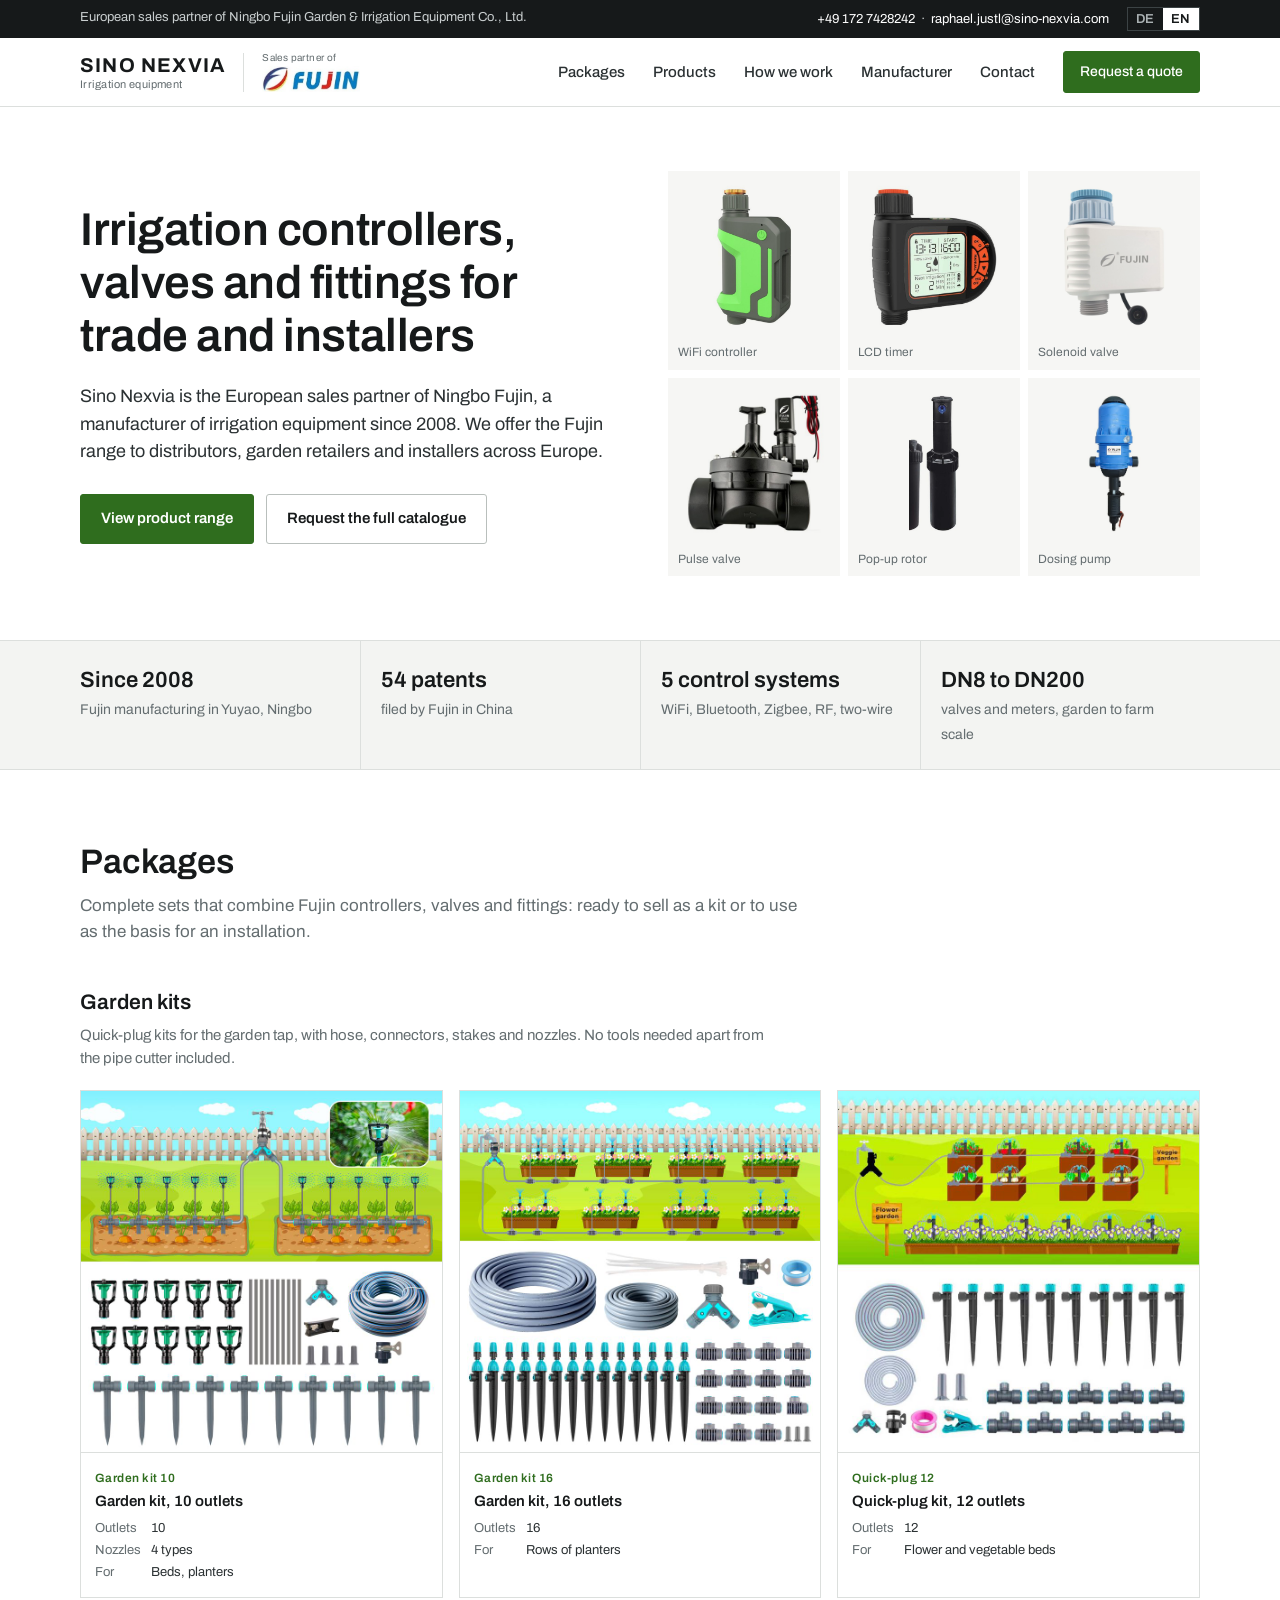
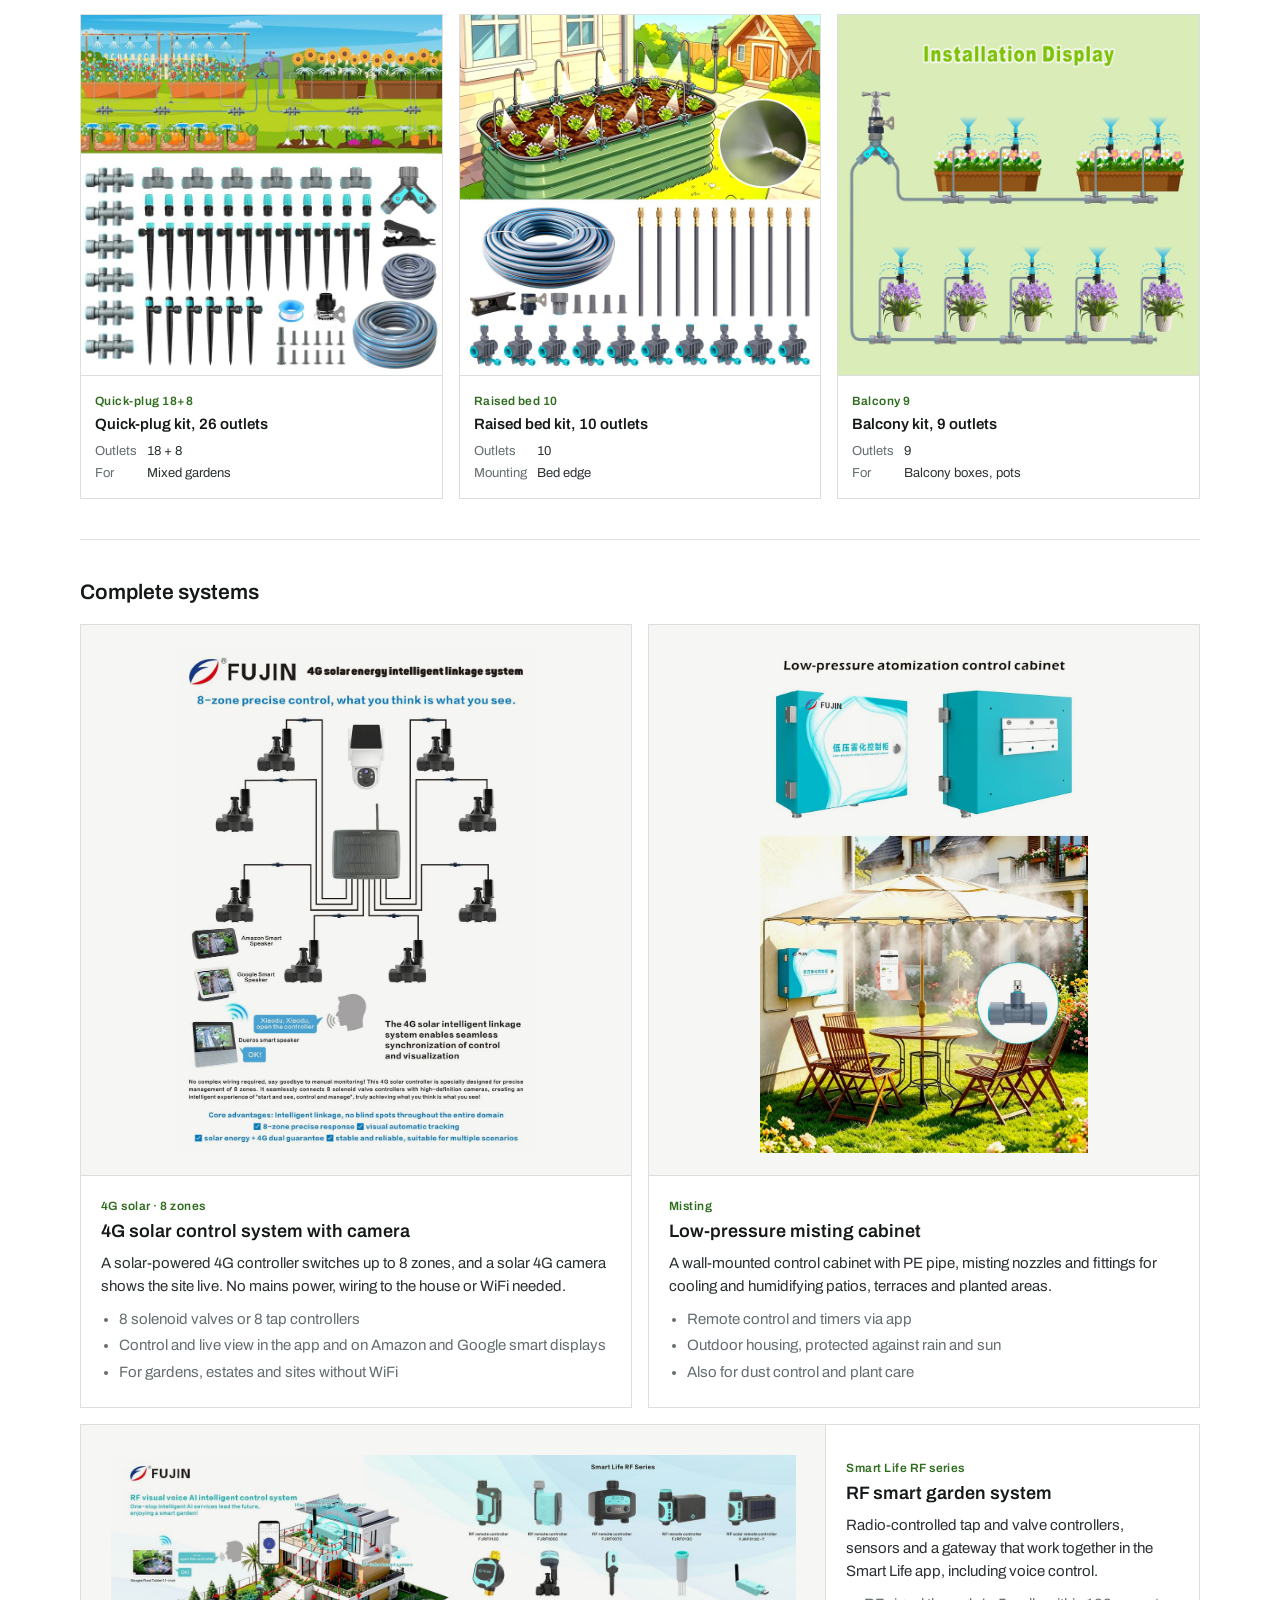
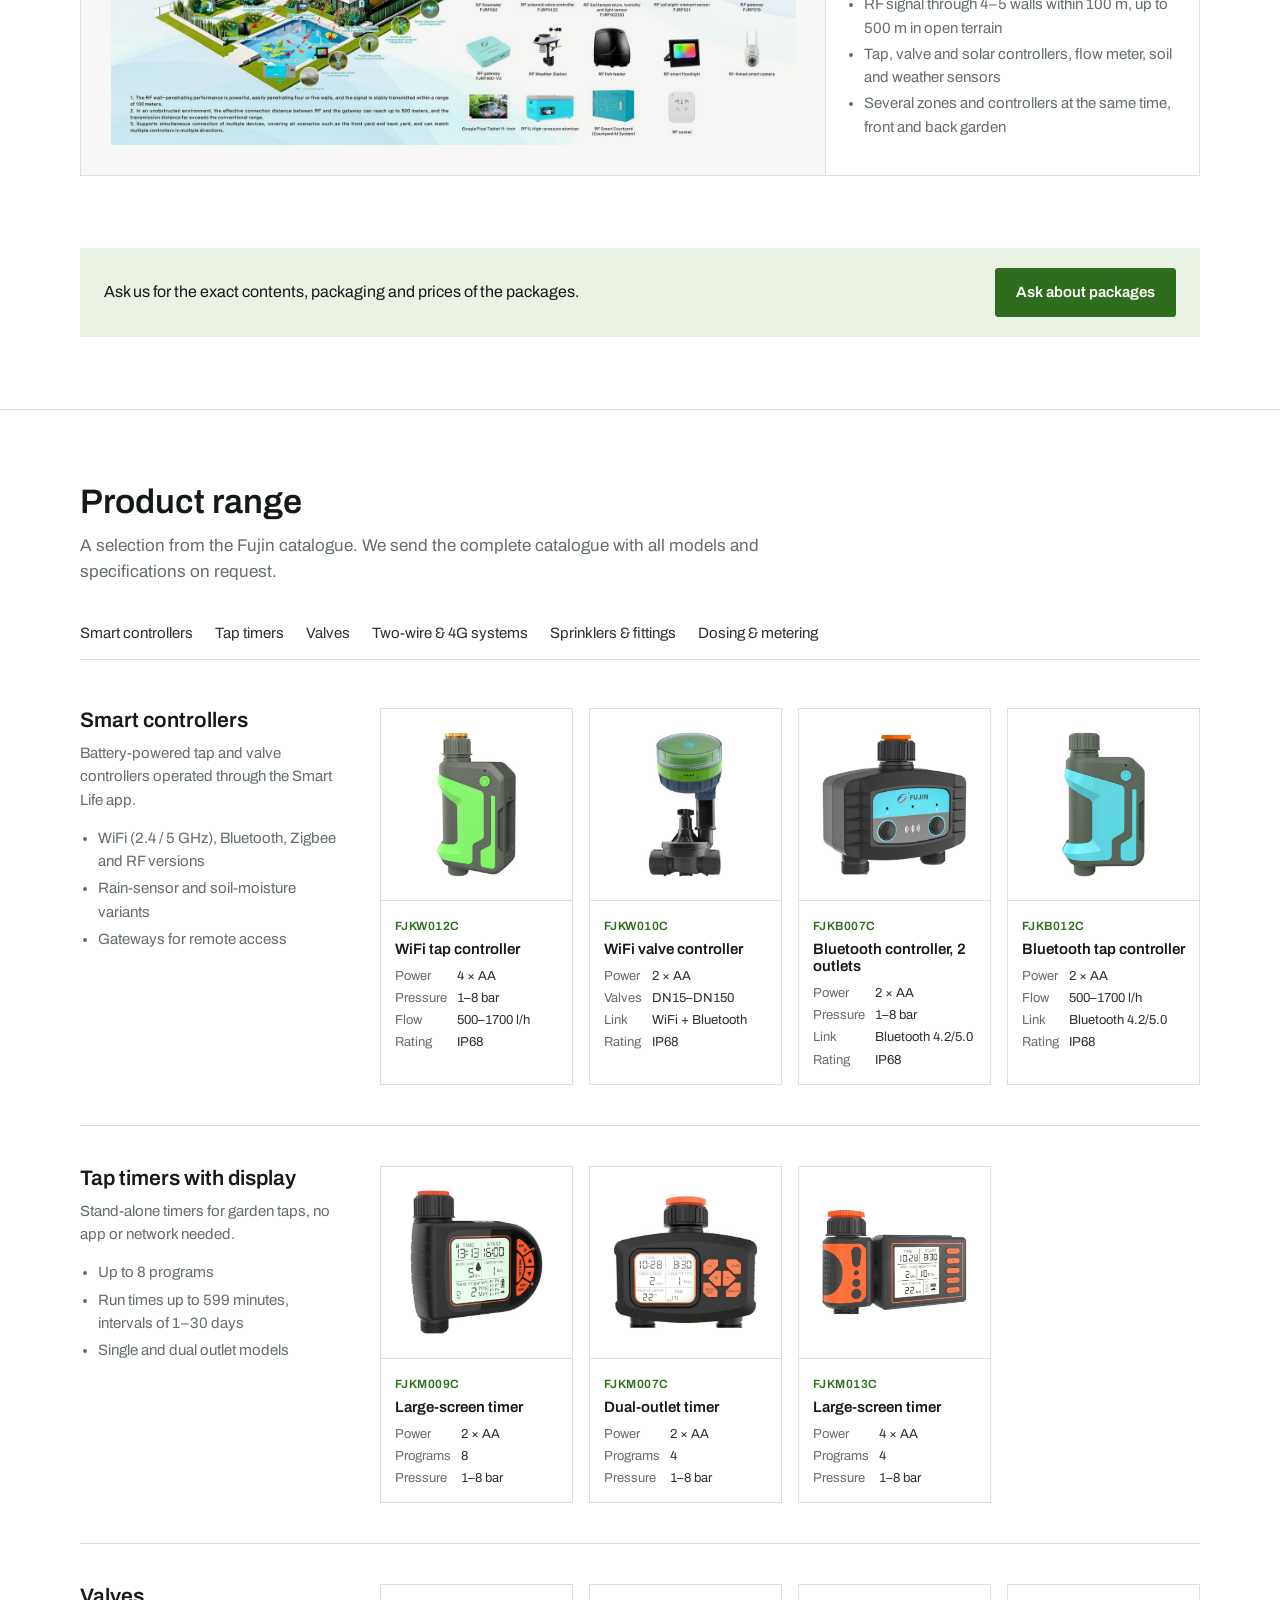
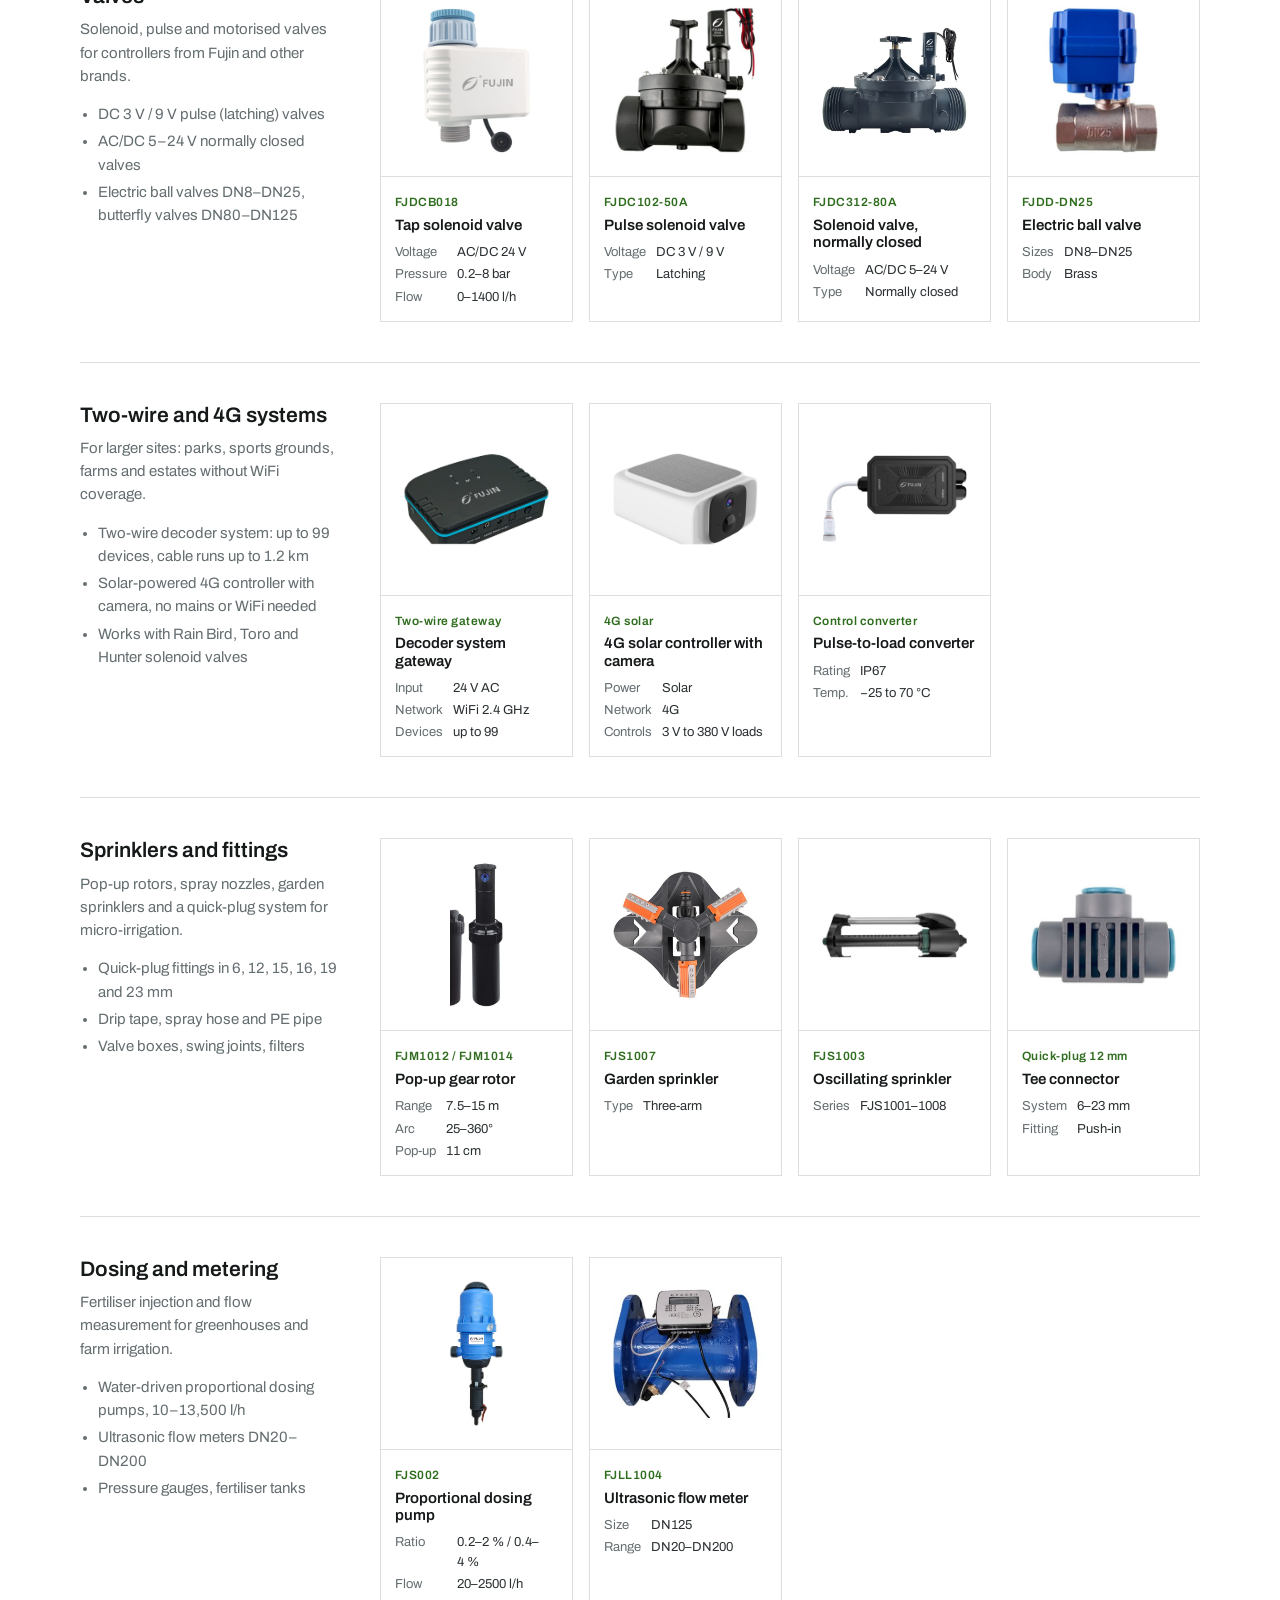
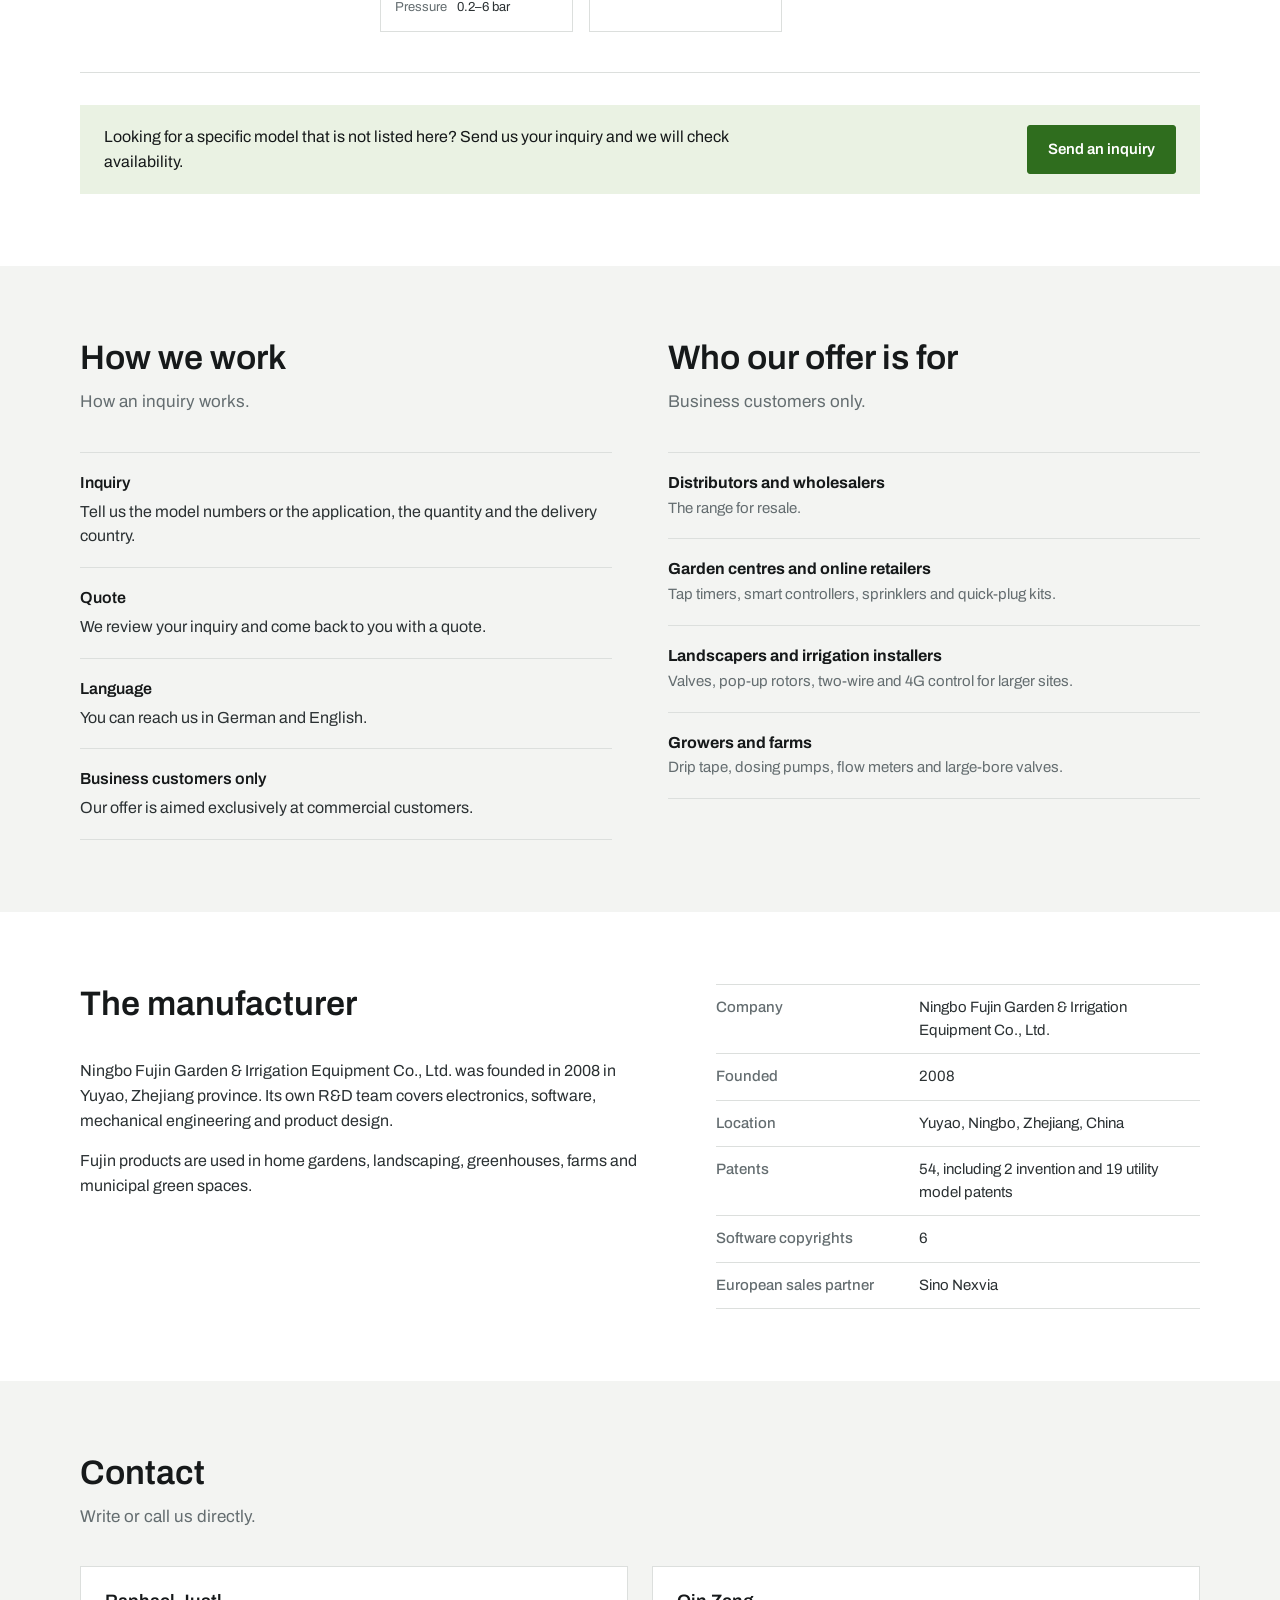
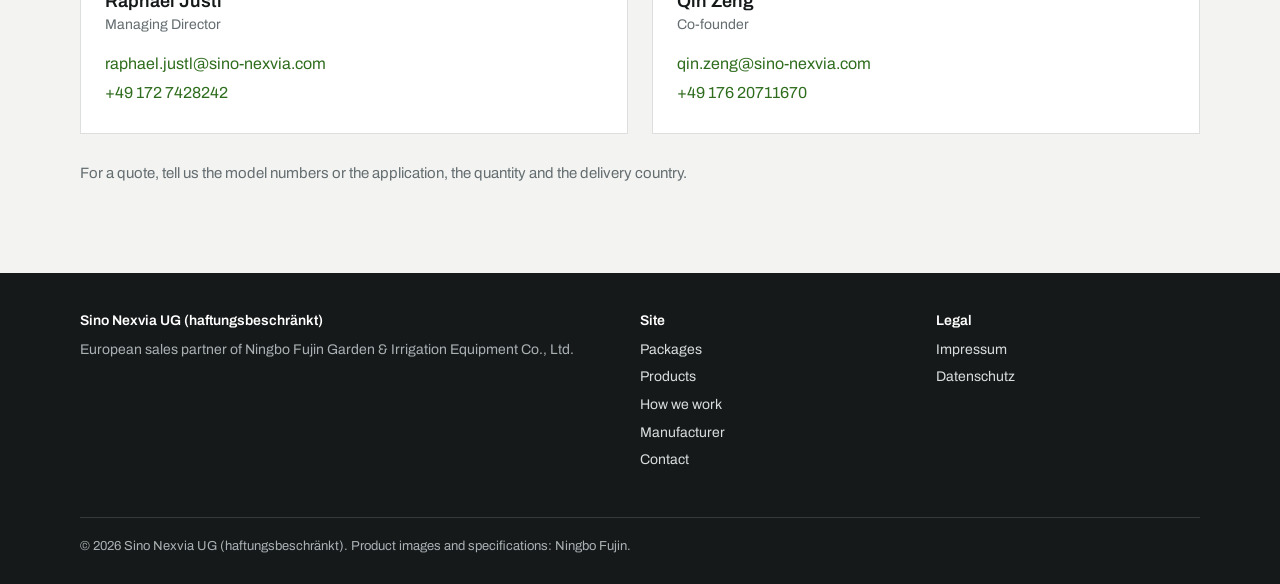
==== commit 388595a0: "Add Fujin logo to header and packages section - Fujin partner logo next to the Sino Nexvia logo in t" ====
--- a/index.html
+++ b/index.html
@@ -25,12 +25,19 @@
 
 <header class="header">
   <div class="wrap">
-    <a class="logo" href="#top">
-      <span class="logo-name">SINO NEXVIA</span>
-      <span class="logo-sub">Irrigation equipment</span>
-    </a>
+    <div class="brand">
+      <a class="logo" href="#top">
+        <span class="logo-name">SINO NEXVIA</span>
+        <span class="logo-sub">Irrigation equipment</span>
+      </a>
+      <a class="partner" href="#manufacturer">
+        <span>Sales partner of</span>
+        <img src="img/fujin-logo.jpg" alt="Fujin" width="291" height="77">
+      </a>
+    </div>
     <button class="nav-toggle" aria-expanded="false" aria-controls="nav">Menu</button>
     <nav class="nav" id="nav">
+      <a href="#packages">Packages</a>
       <a href="#products">Products</a>
       <a href="#terms">How we work</a>
       <a href="#manufacturer">Manufacturer</a>
@@ -78,7 +85,126 @@
     </div>
   </section>
 
-  <section class="section" id="products">
+  <section class="section" id="packages">
+    <div class="wrap">
+      <div class="section-head">
+        <h2>Packages</h2>
+        <p>Complete sets that combine Fujin controllers, valves and fittings: ready to sell
+          as a kit or to use as the basis for an installation.</p>
+      </div>
+
+      <div class="pkg-group">
+        <h3>Garden kits</h3>
+        <p>Quick-plug kits for the garden tap, with hose, connectors, stakes and nozzles.
+          No tools needed apart from the pipe cutter included.</p>
+        <div class="products kits">
+          <article class="product">
+            <img src="img/packages/kit-garden-10.jpg" alt="" loading="lazy" width="800" height="800">
+            <div class="info">
+              <span class="model">Garden kit 10</span>
+              <h4>Garden kit, 10 outlets</h4>
+              <dl><dt>Outlets</dt><dd>10</dd><dt>Nozzles</dt><dd>4 types</dd><dt>For</dt><dd>Beds, planters</dd></dl>
+            </div>
+          </article>
+          <article class="product">
+            <img src="img/packages/kit-garden-16.jpg" alt="" loading="lazy" width="800" height="800">
+            <div class="info">
+              <span class="model">Garden kit 16</span>
+              <h4>Garden kit, 16 outlets</h4>
+              <dl><dt>Outlets</dt><dd>16</dd><dt>For</dt><dd>Rows of planters</dd></dl>
+            </div>
+          </article>
+          <article class="product">
+            <img src="img/packages/kit-quickplug-12.jpg" alt="" loading="lazy" width="800" height="800">
+            <div class="info">
+              <span class="model">Quick-plug 12</span>
+              <h4>Quick-plug kit, 12 outlets</h4>
+              <dl><dt>Outlets</dt><dd>12</dd><dt>For</dt><dd>Flower and vegetable beds</dd></dl>
+            </div>
+          </article>
+          <article class="product">
+            <img src="img/packages/kit-quickplug-18-8.jpg" alt="" loading="lazy" width="800" height="800">
+            <div class="info">
+              <span class="model">Quick-plug 18+8</span>
+              <h4>Quick-plug kit, 26 outlets</h4>
+              <dl><dt>Outlets</dt><dd>18 + 8</dd><dt>For</dt><dd>Mixed gardens</dd></dl>
+            </div>
+          </article>
+          <article class="product">
+            <img src="img/packages/kit-raised-bed-10.jpg" alt="" loading="lazy" width="800" height="800">
+            <div class="info">
+              <span class="model">Raised bed 10</span>
+              <h4>Raised bed kit, 10 outlets</h4>
+              <dl><dt>Outlets</dt><dd>10</dd><dt>Mounting</dt><dd>Bed edge</dd></dl>
+            </div>
+          </article>
+          <article class="product">
+            <img src="img/packages/kit-balcony-9.jpg" alt="" loading="lazy" width="800" height="800">
+            <div class="info">
+              <span class="model">Balcony 9</span>
+              <h4>Balcony kit, 9 outlets</h4>
+              <dl><dt>Outlets</dt><dd>9</dd><dt>For</dt><dd>Balcony boxes, pots</dd></dl>
+            </div>
+          </article>
+        </div>
+      </div>
+
+      <div class="pkg-group">
+        <h3>Complete systems</h3>
+        <div class="systems">
+          <article class="system">
+            <a class="system-img" href="img/packages/4g-solar-8zone-valves.jpg"><img src="img/packages/4g-solar-8zone-valves.jpg" alt="Fujin 4G solar control system with camera and 8 solenoid valves" loading="lazy" width="900" height="1273"></a>
+            <div class="info">
+              <span class="model">4G solar · 8 zones</span>
+              <h4>4G solar control system with camera</h4>
+              <p>A solar-powered 4G controller switches up to 8 zones, and a solar 4G camera
+                shows the site live. No mains power, wiring to the house or WiFi needed.</p>
+              <ul>
+                <li>8 solenoid valves or 8 tap controllers</li>
+                <li>Control and live view in the app and on Amazon and Google smart displays</li>
+                <li>For gardens, estates and sites without WiFi</li>
+              </ul>
+            </div>
+          </article>
+          <article class="system">
+            <a class="system-img" href="img/packages/misting-cabinet.jpg"><img src="img/packages/misting-cabinet.jpg" alt="Fujin low-pressure misting control cabinet on a patio" loading="lazy" width="900" height="1387"></a>
+            <div class="info">
+              <span class="model">Misting</span>
+              <h4>Low-pressure misting cabinet</h4>
+              <p>A wall-mounted control cabinet with PE pipe, misting nozzles and fittings for
+                cooling and humidifying patios, terraces and planted areas.</p>
+              <ul>
+                <li>Remote control and timers via app</li>
+                <li>Outdoor housing, protected against rain and sun</li>
+                <li>Also for dust control and plant care</li>
+              </ul>
+            </div>
+          </article>
+          <article class="system wide">
+            <a class="system-img" href="img/packages/rf-smart-life-series.jpg"><img src="img/packages/rf-smart-life-series.jpg" alt="Fujin Smart Life RF series: controllers, sensors, gateway and camera" loading="lazy" width="1600" height="678"></a>
+            <div class="info">
+              <span class="model">Smart Life RF series</span>
+              <h4>RF smart garden system</h4>
+              <p>Radio-controlled tap and valve controllers, sensors and a gateway that work
+                together in the Smart Life app, including voice control.</p>
+              <ul>
+                <li>RF signal through 4–5 walls within 100 m, up to 500 m in open terrain</li>
+                <li>Tap, valve and solar controllers, flow meter, soil and weather sensors</li>
+                <li>Several zones and controllers at the same time, front and back garden</li>
+              </ul>
+            </div>
+          </article>
+        </div>
+      </div>
+
+      <div class="range-note">
+        <p>Ask us for the exact contents, packaging and prices of the packages.</p>
+        <a class="button" href="mailto:raphael.justl@sino-nexvia.com?subject=Package%20inquiry">Ask about packages</a>
+      </div>
+    </div>
+  </section>
+
+  <section class="section ruled" id="products">
     <div class="wrap">
       <div class="section-head">
         <h2>Product range</h2>
@@ -446,6 +572,7 @@
     </div>
     <div>
       <h4>Site</h4>
+      <a href="#packages">Packages</a>
       <a href="#products">Products</a>
       <a href="#terms">How we work</a>
       <a href="#manufacturer">Manufacturer</a>
--- a/style.css
+++ b/style.css
@@ -71,18 +71,32 @@
   display: flex; align-items: center; justify-content: space-between;
   height: 68px; gap: 24px;
 }
+.brand { display: flex; align-items: center; gap: 18px; }
 .logo {
   display: flex; flex-direction: column; text-decoration: none; line-height: 1;
 }
 .logo-name { font-weight: 700; font-size: 20px; letter-spacing: 0.06em; color: var(--ink); }
 .logo-sub { font-size: 11px; letter-spacing: 0.04em; color: var(--muted); margin-top: 4px; }
+.partner {
+  display: flex; flex-direction: column; gap: 3px; text-decoration: none;
+  padding-left: 18px; border-left: 1px solid var(--line); line-height: 1;
+}
+.partner span { font-size: 10px; letter-spacing: 0.04em; color: var(--muted); }
+.partner img { height: 26px; width: auto; }
+@media (max-width: 420px) {
+  .brand { gap: 12px; }
+  .partner { padding-left: 12px; }
+  .partner span { display: none; }
+  .partner img { height: 22px; }
+  .logo-name { font-size: 17px; }
+}
 .nav { display: flex; align-items: center; gap: 28px; }
 .nav a { color: var(--text); text-decoration: none; font-size: 15px; font-weight: 500; }
 .nav a:hover { color: var(--green); }
 .nav .button { color: #fff; }
 .nav-toggle { display: none; }
 
-@media (max-width: 860px) {
+@media (max-width: 1100px) {
   .nav { display: none; }
   .nav.open {
     display: flex; flex-direction: column; align-items: stretch; gap: 0;
@@ -200,6 +214,38 @@
   .product dt { margin-top: 4px; }
 }
 
+/* ---------- Packages ---------- */
+.section.ruled { border-top: 1px solid var(--line); }
+.pkg-group { padding: 8px 0 40px; }
+.pkg-group + .pkg-group { border-top: 1px solid var(--line); padding-top: 40px; }
+.pkg-group > h3 { font-size: 21px; margin-bottom: 10px; }
+.pkg-group > p { color: var(--muted); font-size: 15px; max-width: 46em; margin-bottom: 20px; }
+.pkg-group > h3 + .systems { margin-top: 20px; }
+
+.systems { display: grid; grid-template-columns: 1fr 1fr; gap: 16px; }
+.system { border: 1px solid var(--line); background: #fff; display: flex; flex-direction: column; }
+.system-img { display: block; background: var(--tile); border-bottom: 1px solid var(--line); }
+.system-img img { width: 100%; aspect-ratio: 1; object-fit: contain; padding: 4%; mix-blend-mode: multiply; }
+.system .info { padding: 18px 20px 20px; font-size: 15px; }
+.system .model { font-size: 12px; font-weight: 600; letter-spacing: 0.04em; color: var(--green); }
+.system h4 { font-size: 18px; margin: 4px 0 10px; }
+.system p { margin-bottom: 10px; }
+.system ul { margin: 0; padding-left: 18px; color: var(--muted); }
+.system li { margin-bottom: 3px; }
+.system.wide { grid-column: 1 / -1; display: grid; grid-template-columns: 2fr 1fr; }
+.system.wide .system-img { border-bottom: 0; border-right: 1px solid var(--line); display: flex; align-items: center; }
+.system.wide .system-img img { aspect-ratio: auto; }
+.system.wide .info { align-self: center; }
+@media (max-width: 760px) {
+  .systems { grid-template-columns: 1fr; }
+  .system.wide { grid-template-columns: 1fr; }
+  .system.wide .system-img { border-right: 0; border-bottom: 1px solid var(--line); }
+}
+
+.products.kits { grid-template-columns: repeat(3, 1fr); }
+.products.kits .product img { padding: 0; }
+@media (max-width: 760px) { .products.kits { grid-template-columns: 1fr 1fr; } }
+
 .range-note {
   margin-top: 32px; padding: 20px 24px; background: var(--green-tint);
   display: flex; flex-wrap: wrap; align-items: center; justify-content: space-between; gap: 16px;
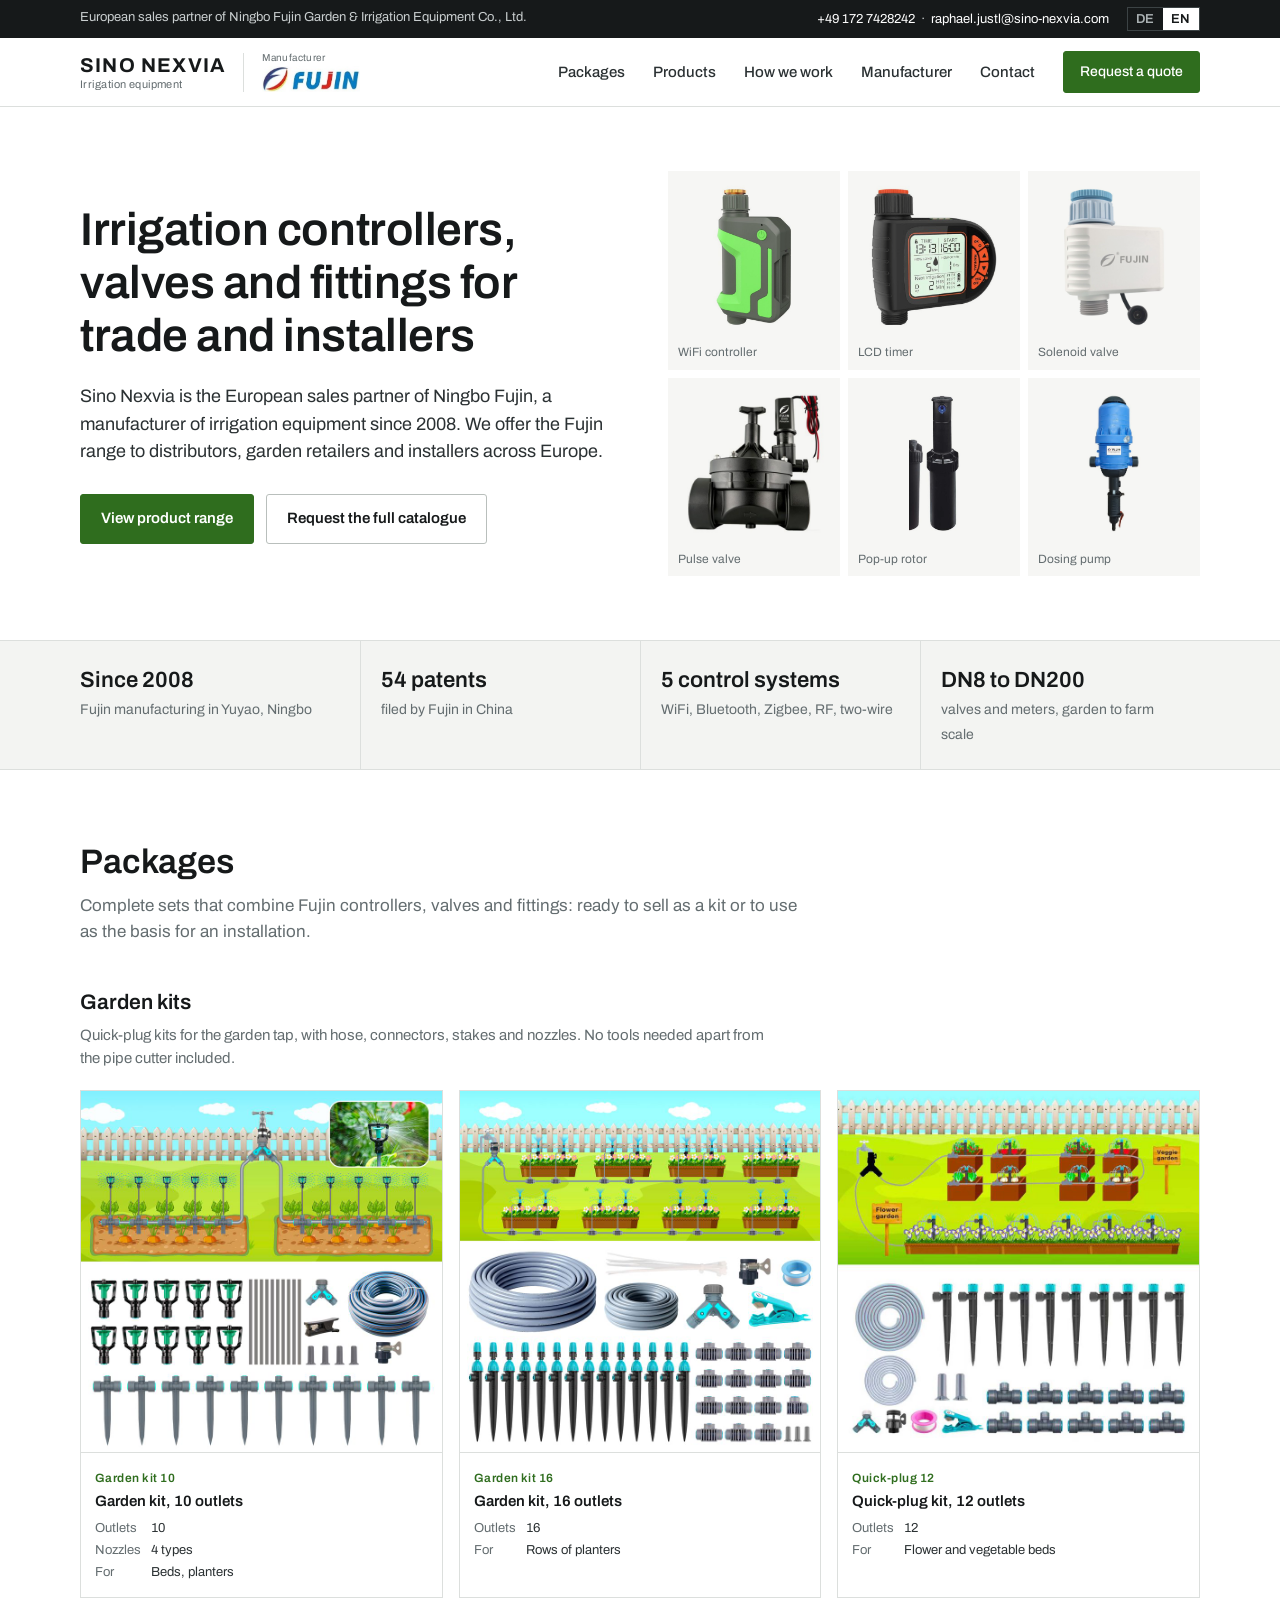
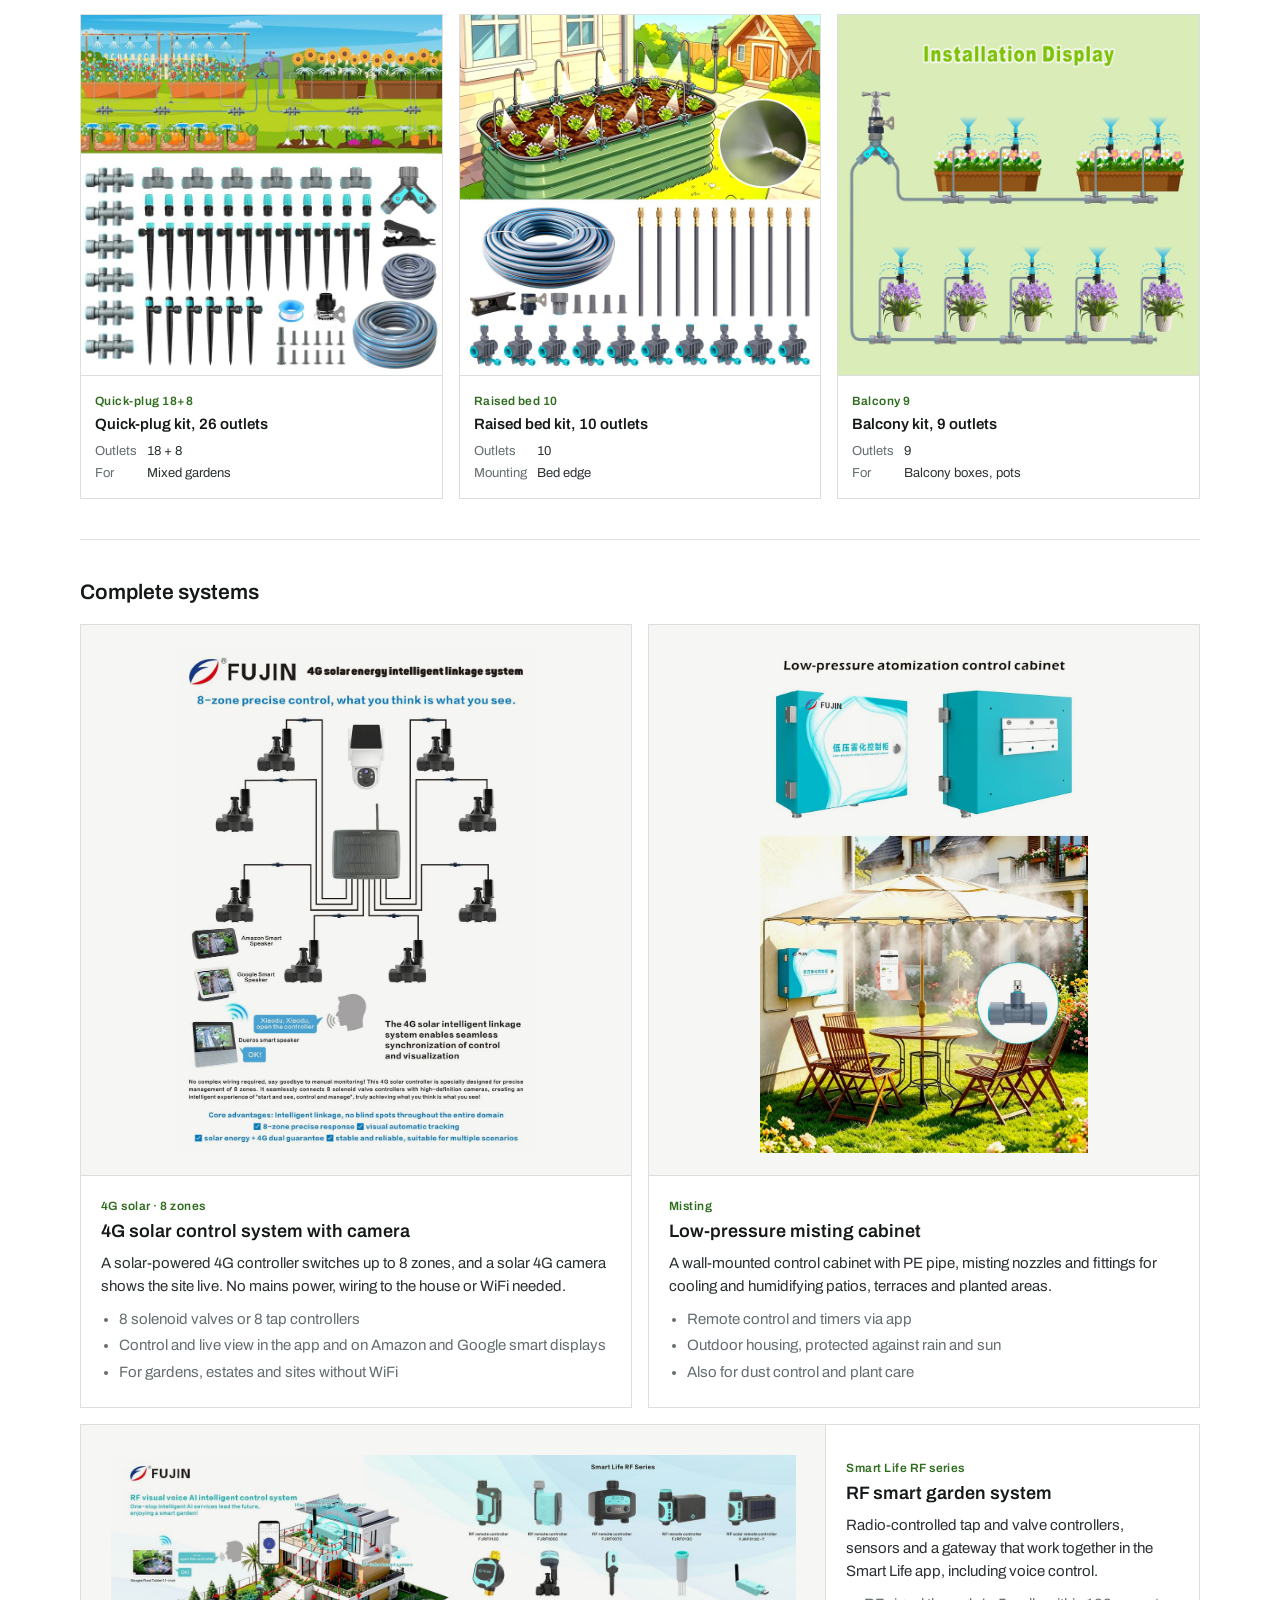
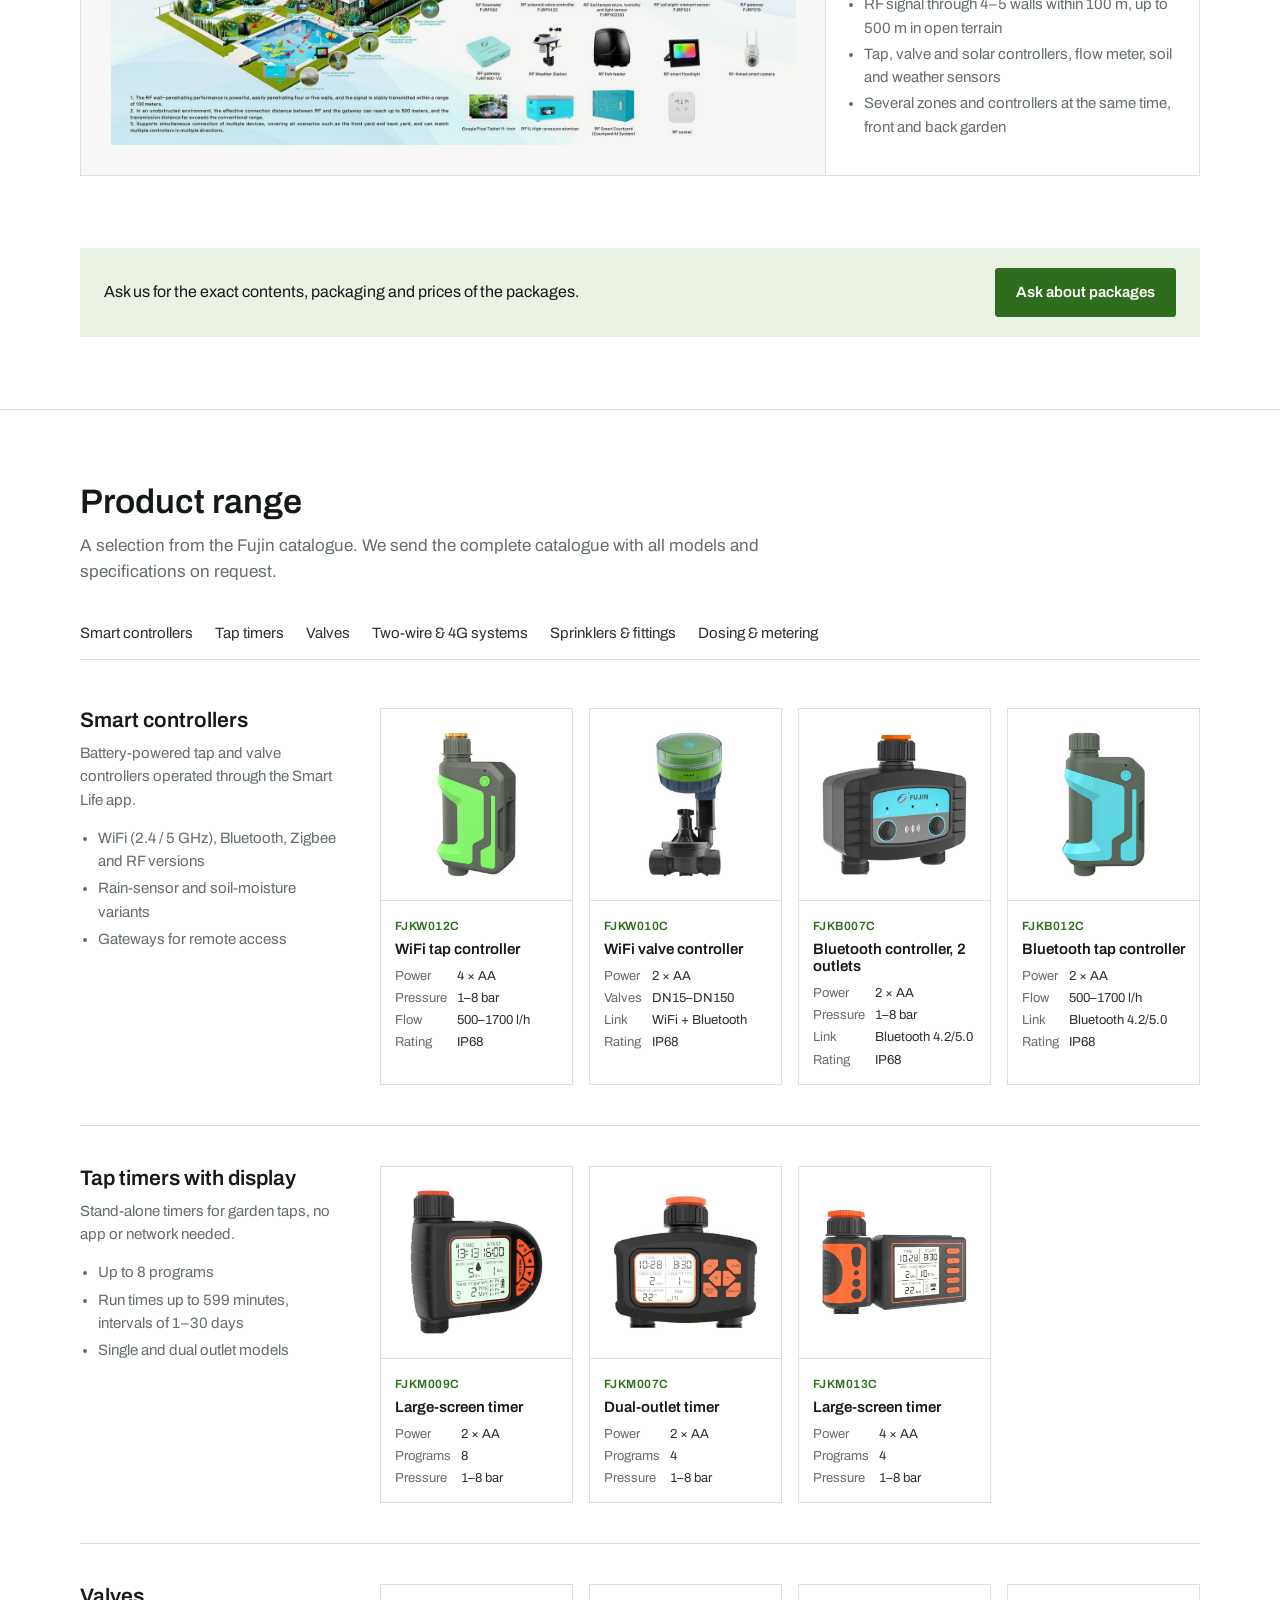
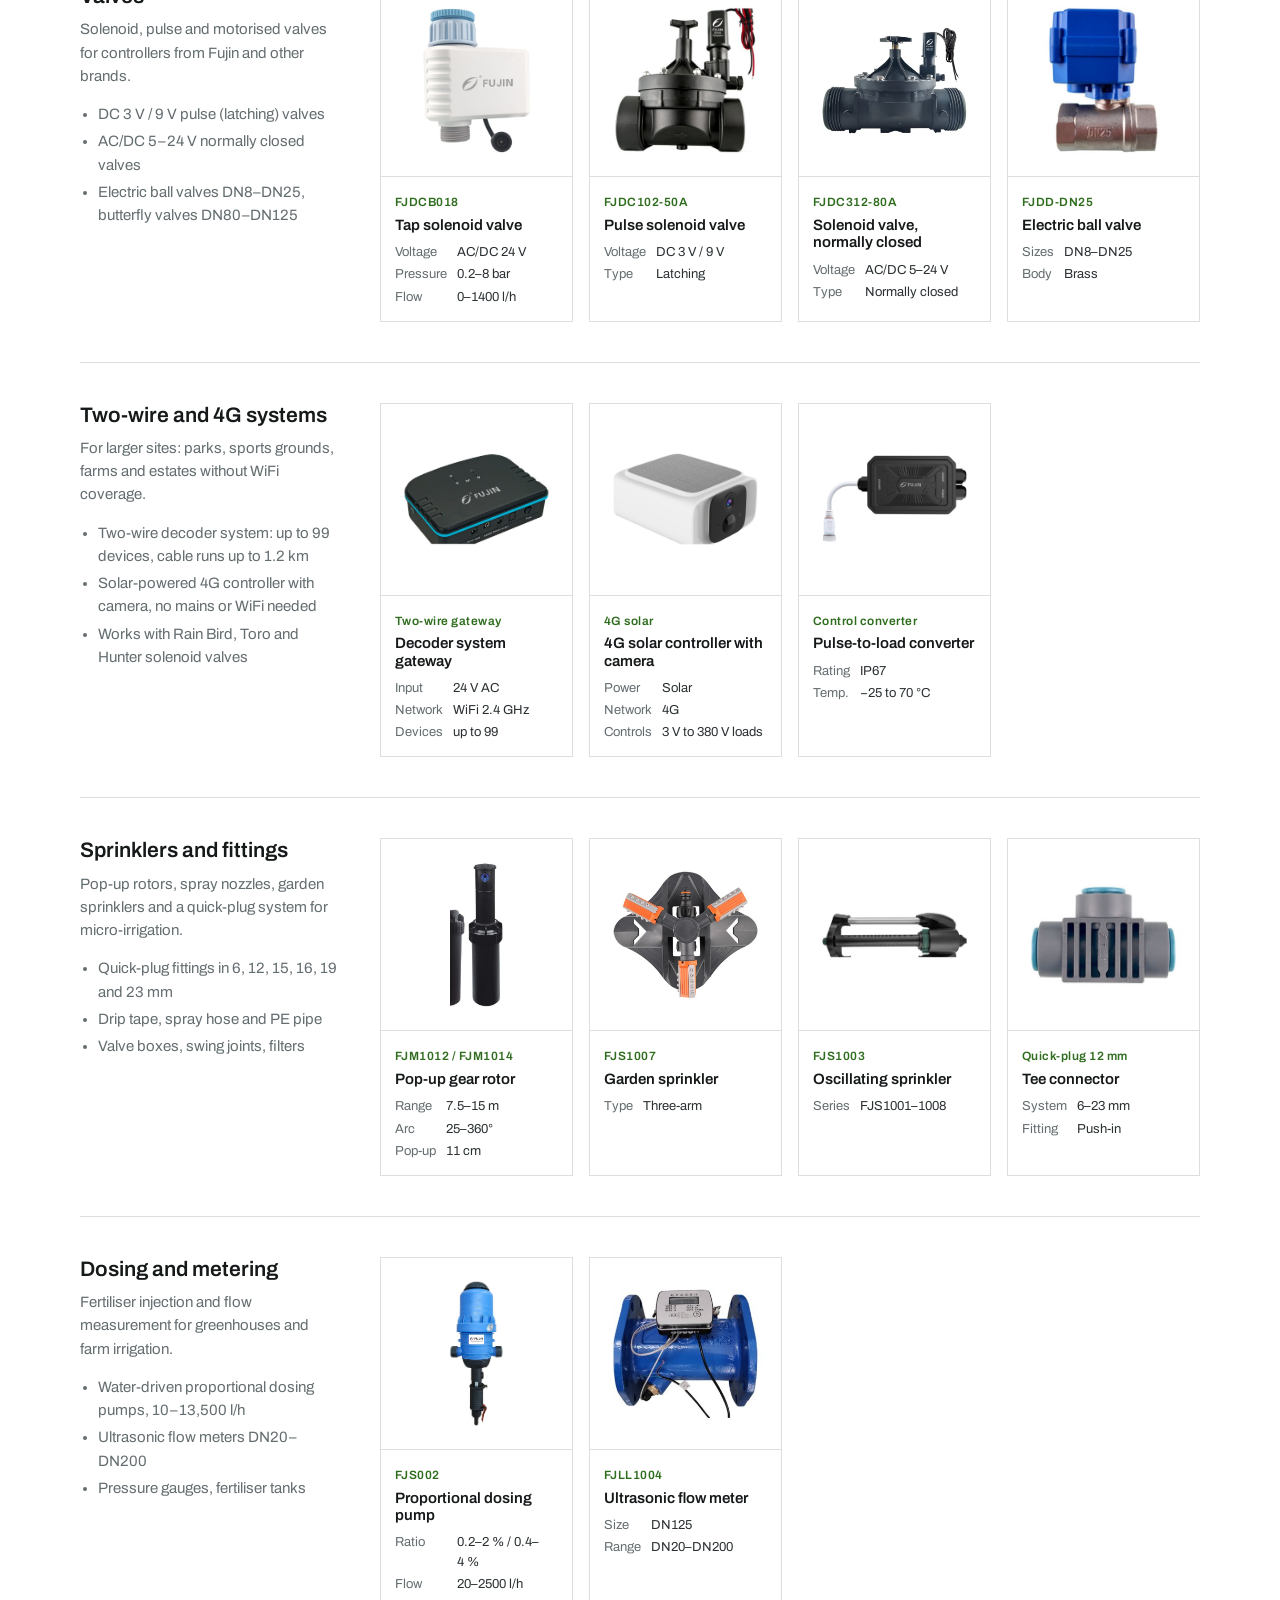
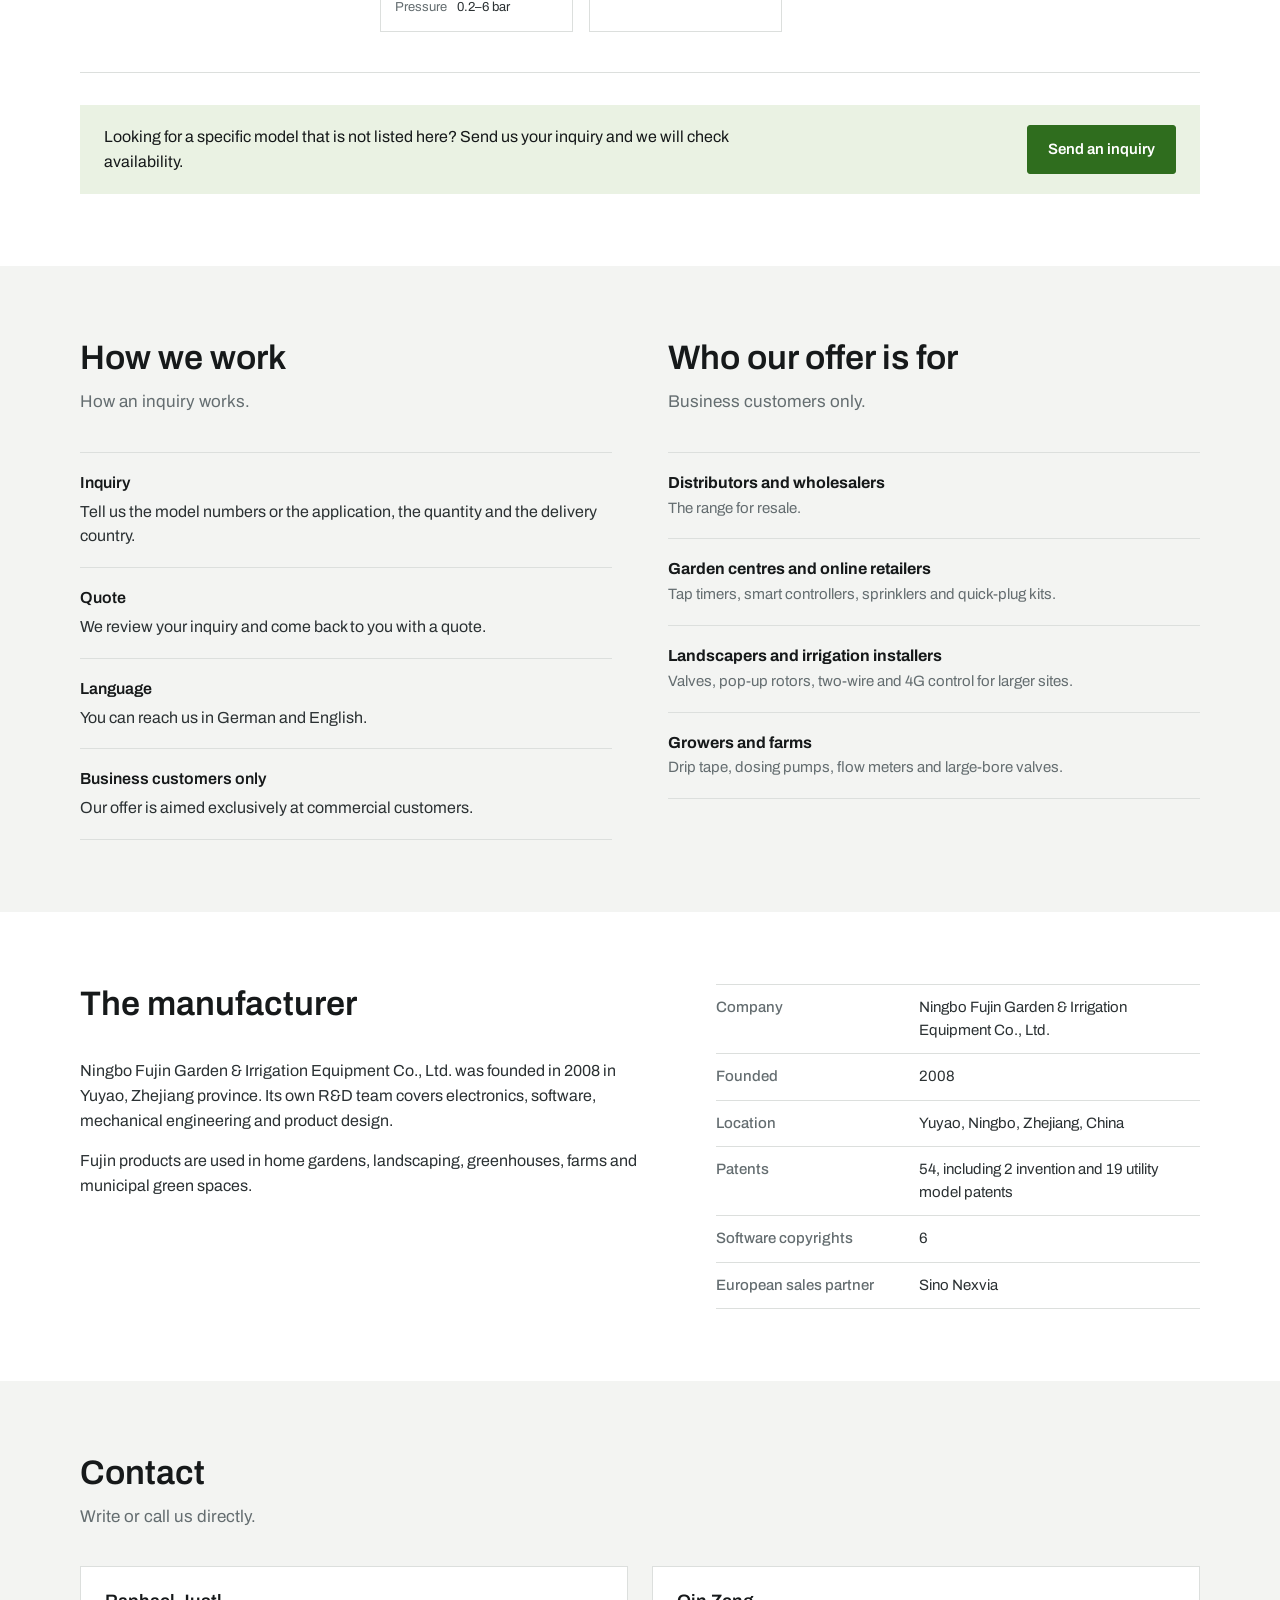
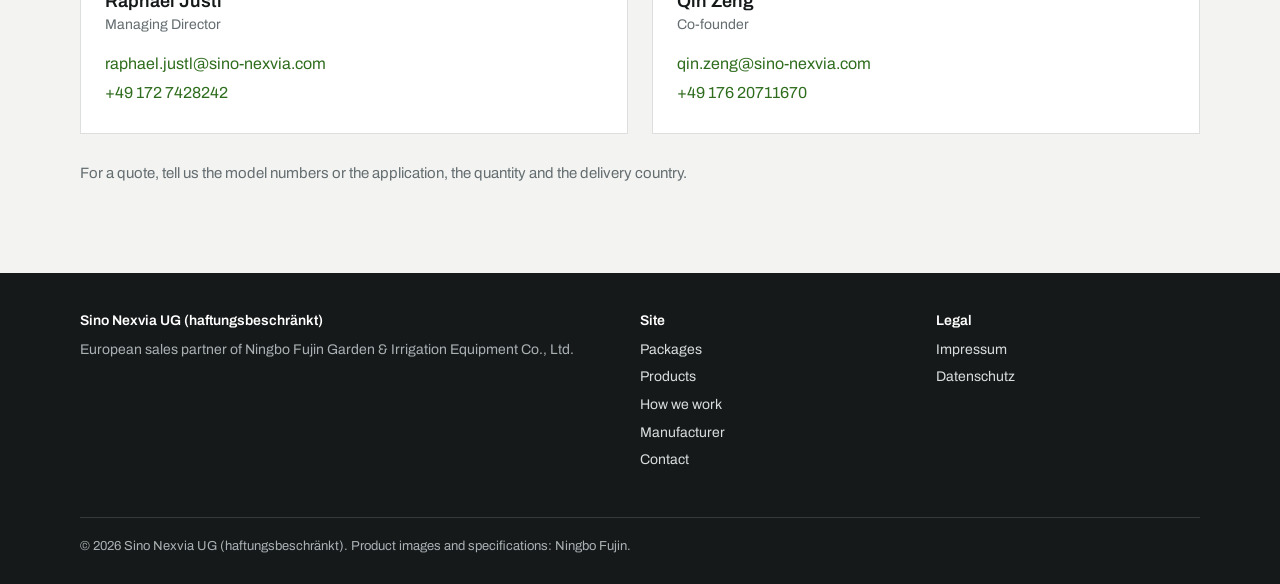
==== commit a606aada: "Label Fujin logo as manufacturer Co-Authored-By: Claude Opus 5.5 <noreply@anthropic.com>" ====
--- a/index.html
+++ b/index.html
@@ -31,7 +31,7 @@
         <span class="logo-sub">Irrigation equipment</span>
       </a>
       <a class="partner" href="#manufacturer">
-        <span>Sales partner of</span>
+        <span>Manufacturer</span>
         <img src="img/fujin-logo.jpg" alt="Fujin" width="291" height="77">
       </a>
     </div>
@@ -59,7 +59,7 @@
           garden retailers and installers across Europe.
         </p>
         <div class="actions">
-          <a class="button" href="#products">View product range</a>
+          <a class="button" href="#packages">View product range</a>
           <a class="button secondary" href="mailto:raphael.justl@sino-nexvia.com?subject=Fujin%20catalogue%20request">Request the full catalogue</a>
         </div>
       </div>
